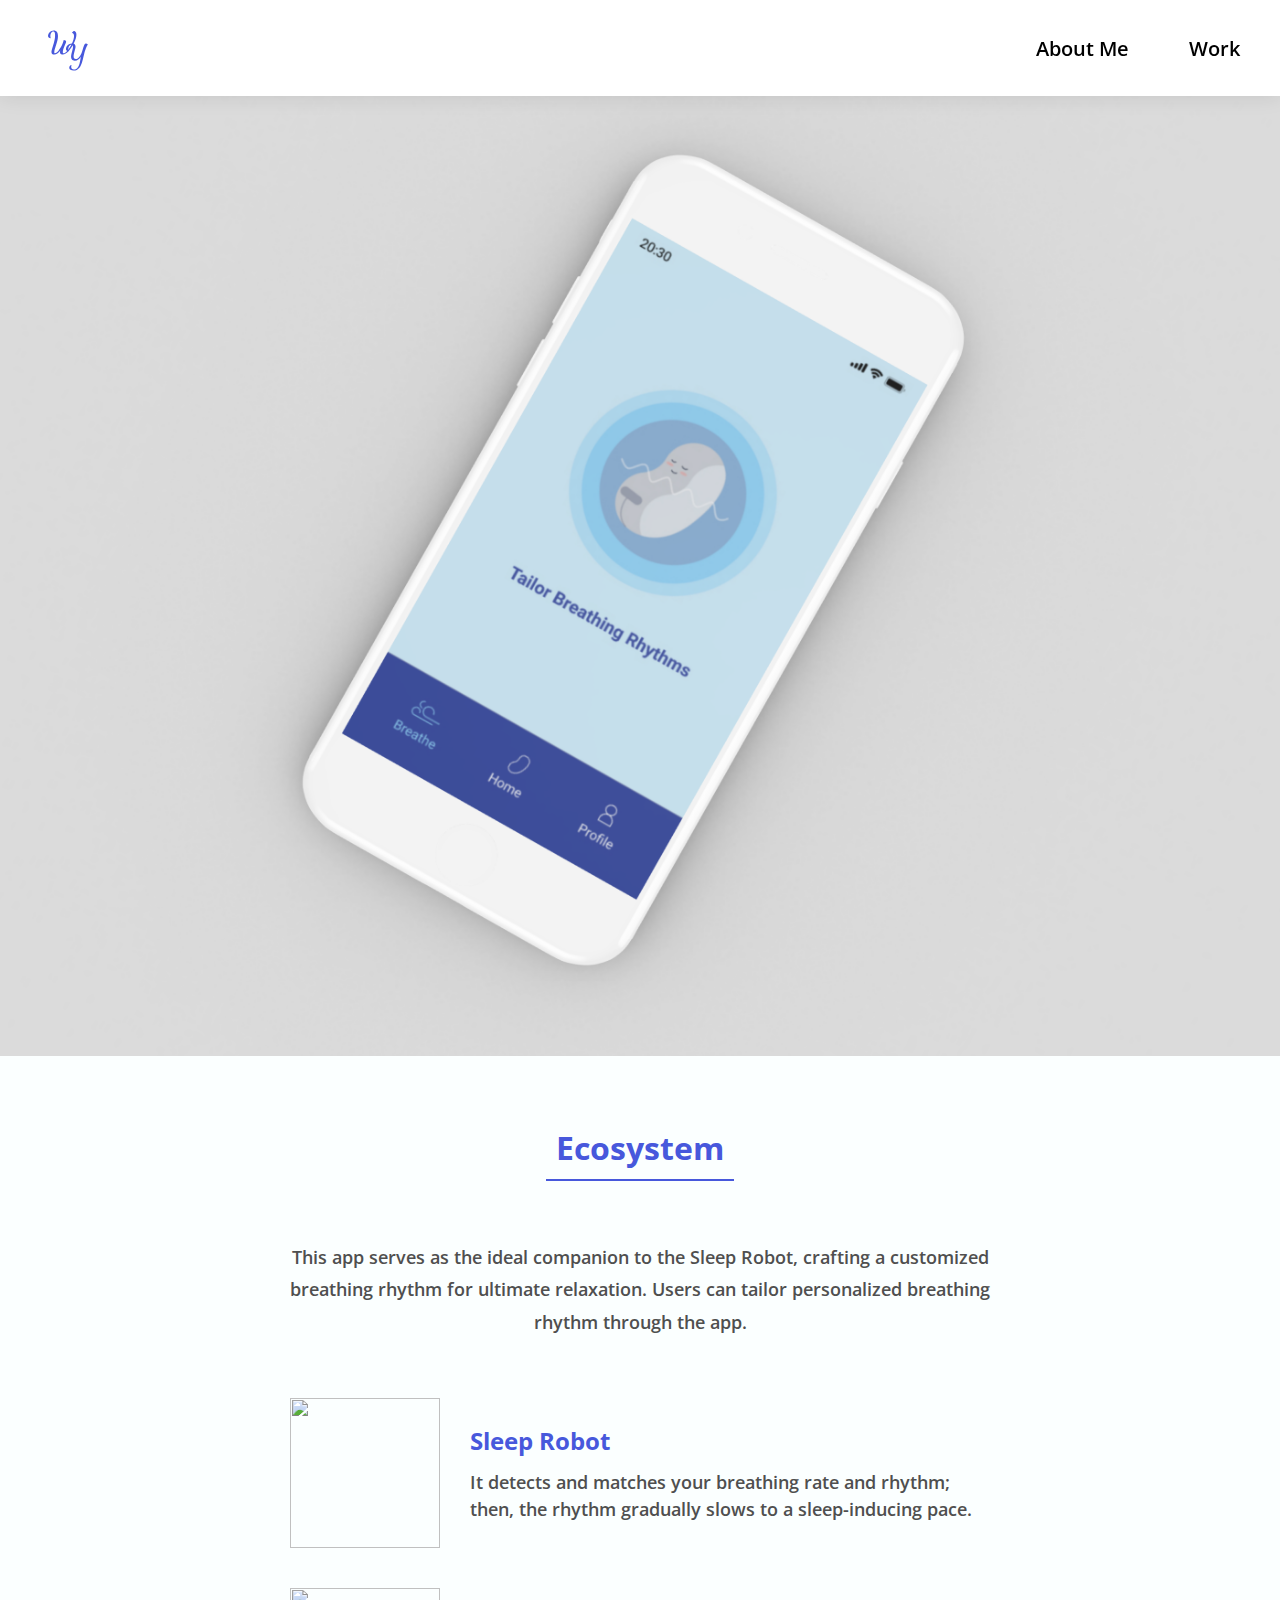
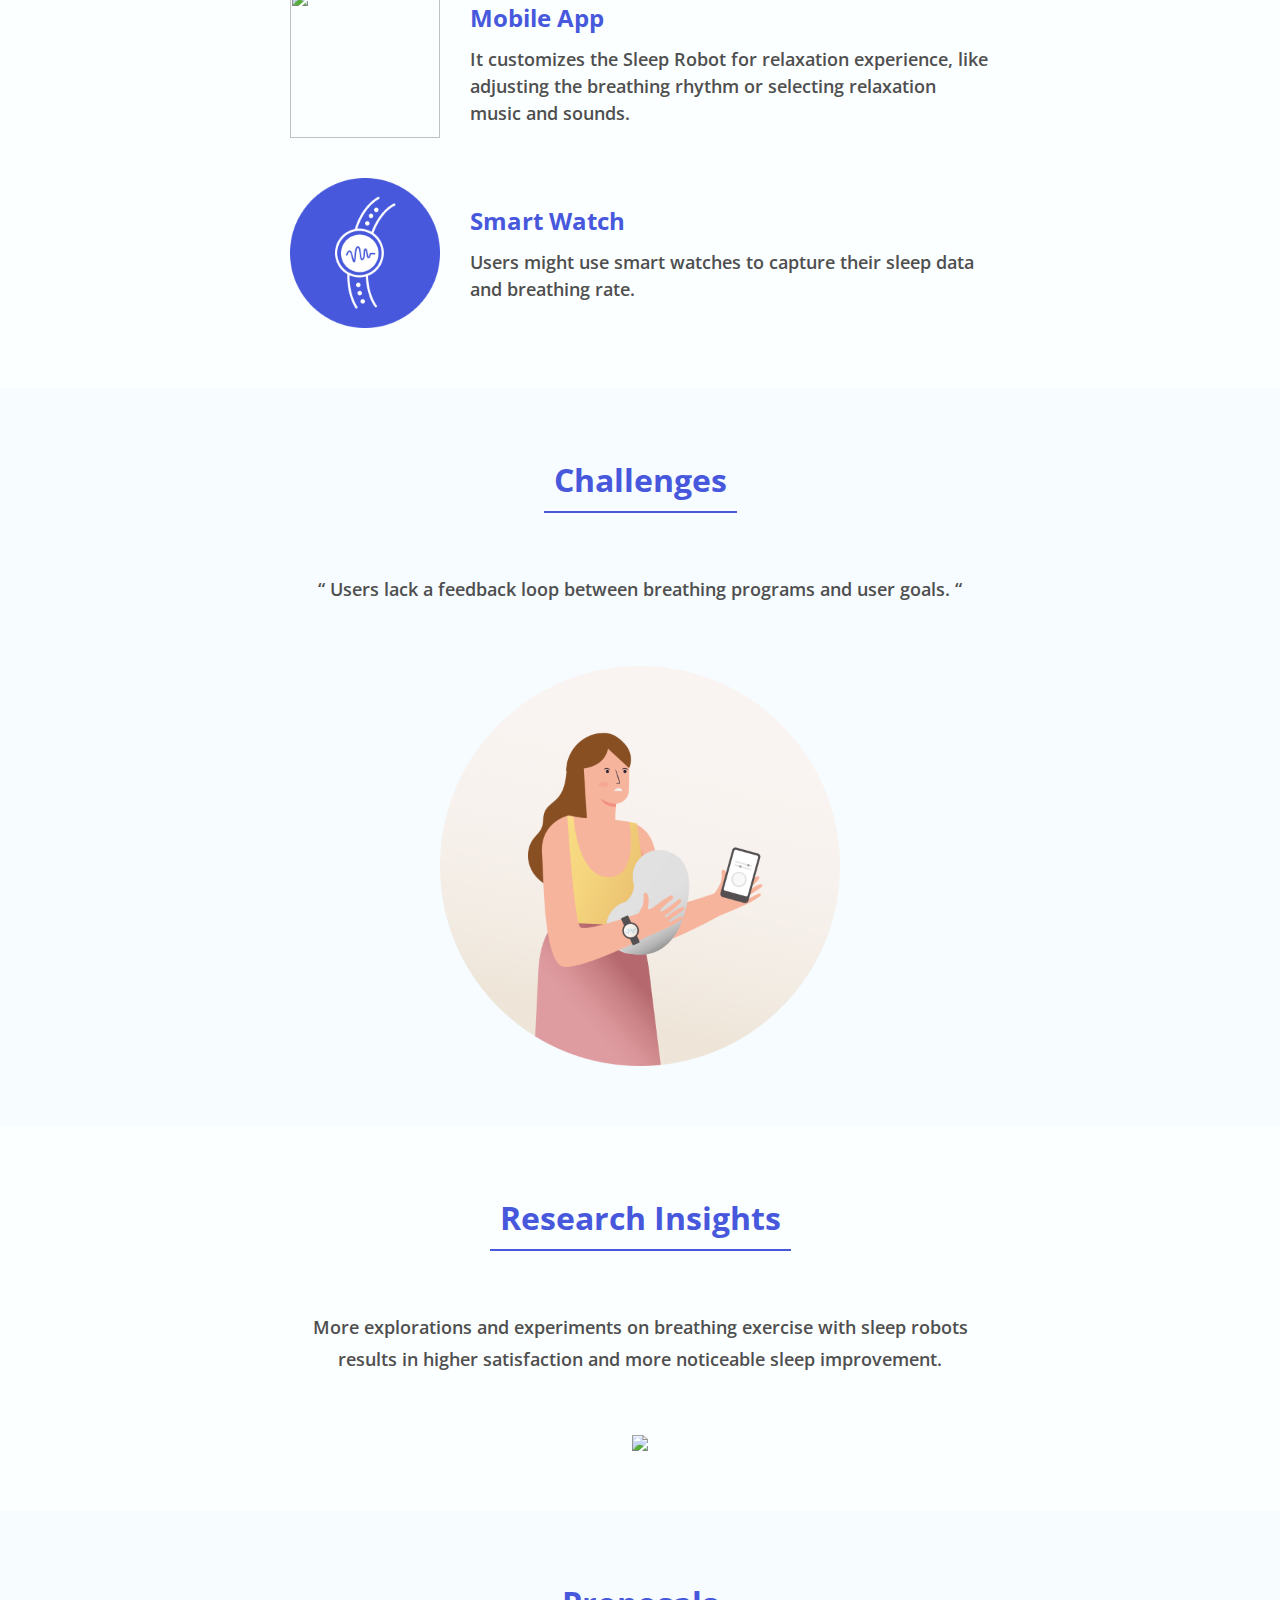
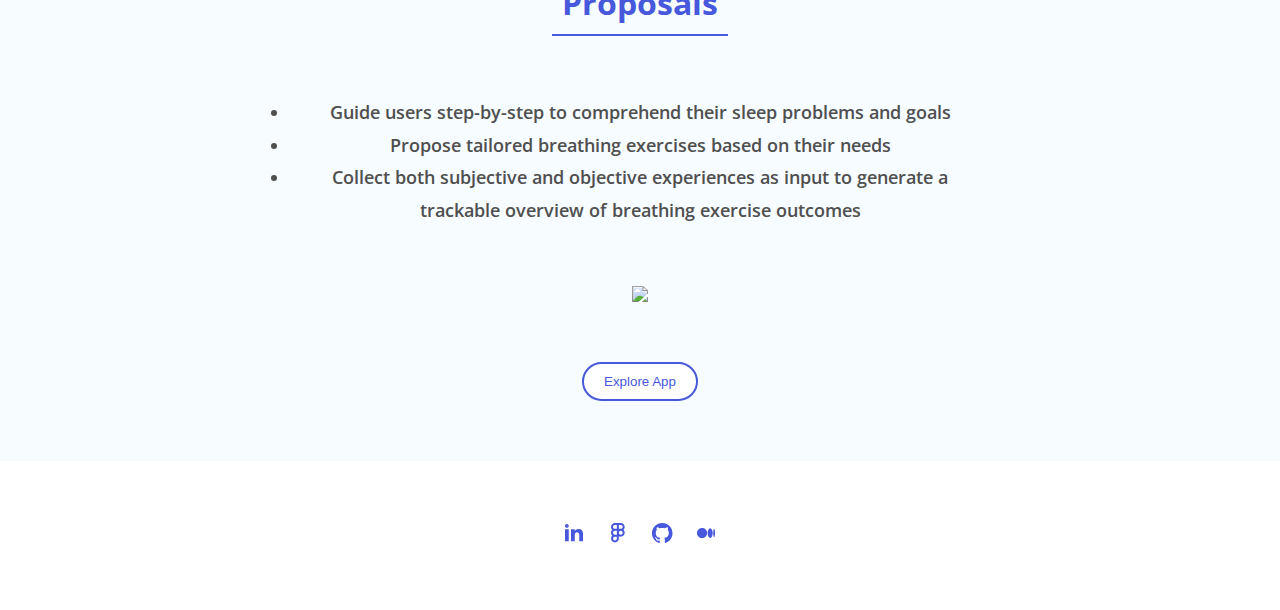
==== breathingApp.html @ 8668b8ee "update valid url for linkedin" ====
<!DOCTYPE html>
<html lang="en">
  <head>
    <meta charset="utf-8" />
    <meta name="viewport" content="width=device-width, initial-scale=1.0" />
    <link rel="stylesheet" href="breathingApp.css">
    <link rel="stylesheet" href="colors.css">
    <link rel="stylesheet" href="navbar.css">
    <link rel="stylesheet" href="section.css">
    <link rel="stylesheet" href="button.css">
    <link rel="stylesheet" href="footer.css">
    <link rel="stylesheet" href="https://fonts.googleapis.com/css?family=Open+Sans">
    <title>Breathing Tunes</title>
  </head>

  <body>
    <!--navbar menu-->
    <ul class="navbarMenu">
      <a href="index.html" target="_self"><li>About Me</li></a>
      <a href="work.html" target="_self"><li>Work</li></a>
      <a href="igxPlatform.html" target="_self"><li>IGX Platform</li></a>
      <a href="sciaEngineer.html" target="_self"><li>SCIA Engineer</li></a>
      <a href="breathingApp.html" target="_self"><li class="ActivePage">Breathing App</li></a>
    </ul>
    <!--navbar component-->
    <nav id="navbar" class="navbar">
      <img class="website-logo" src="src/ic_website logo.svg" alt="website-logo"/>
      <div class="navbarMenuIconDiv">
          <a><img class="navbarCloseMenu" src="src/ic_close navbar menu.svg"/></a>
          <a><img class="navbarOpenMenu" src="src/ic_navbar menu.svg"/></a> 
      </div>
      <ul> 
          <li><a href="index.html" >About Me</a></li>
          <li><a href="work.html">Work</a></li>  
      </ul>
    </nav>

    <div class="container">
      <!--Product Landing-->
      <section class="img-section">
        <img class="landing-img" src="src/img_work-Somnox.png" />
      </section>

      <!--Intro-->
      <section class="intro-section">
        <div class="section-title">
          Ecosystem
        </div>
        <div class="section-description">
          This app serves as the ideal companion to the Sleep Robot, crafting a customized breathing rhythm for ultimate relaxation. Users can tailor personalized breathing rhythm through the app.
        </div>
        <div class="ecosystem">
          <div class="es-sleepRobot">
            <img src="src/ic_somnox-sleep robot.png"/>
            <div class="es-titleAndDescription">
              <div class="es-title">Sleep Robot</div>
              <div class="es-description">It detects and matches your breathing rate and rhythm; then, the rhythm gradually slows to a sleep-inducing pace.</div>
            </div>
          </div>
            
          <div class="es-mobileApp">
            <img src="src/ic_somnox-mobile app.png"/>
            <div class="es-titleAndDescription">
              <div class="es-title">Mobile App</div>
              <div class="es-description">It customizes the Sleep Robot for relaxation experience, like adjusting the breathing rhythm or selecting relaxation music and sounds.</div>
            </div>  
          </div>

          <div class="es-smartWatch">
            <img src="src/ic_somnox-smart watch.png"/>
            <div class="es-titleAndDescription">
              <div class="es-title">Smart Watch</div>
              <div class="es-description">Users might use smart watches to capture their sleep data and breathing rate.</div>
            </div>  
          </div>

        </div>
      </section>

      <!--Challenges-->
      <section class="challenge-section">
        <div class="section-title">
          Challenges
        </div>
        <div class="section-description">
          “ Users lack a feedback loop between breathing programs and user goals. “
        </div>
        <img class="challenge-section-img" src="src/img_work-Somnox-Challenge.png"/>
      </section>

      <!--Insights-->
      <section class="insight-section">
        <div class="section-title">
          Research Insights
        </div>
        <div class="section-description">
          More explorations and experiments on breathing exercise with sleep robots results in higher satisfaction and more noticeable sleep improvement.
        </div>
        <img class="insight-section-img" src="src/img_work-Somnox-Research Insight.png"/>
      </section>

      <!--Proposals-->
      <section class="proposal-section">
        <div class="section-title">
          Proposals
        </div>

        <div class="section-description">
          <li>Guide users step-by-step to comprehend their sleep problems and goals</li>
          <li>Propose tailored breathing exercises based on their needs</li>
          <li>Collect both subjective and objective experiences as input to generate a trackable overview of breathing exercise outcomes</li>
        </div>                 

        <img class="proposal-section-img" src="src/img_work-Somnox-Proposal App Design.png"/>

        <a href="https://somnox.com/app/" target="_blank">
          <button >Explore App</button>
        </a>         
      </section>

      <!--Footer-->
      <section class="social-section">
        <a href="https://www.linkedin.com/in/wen-ying-chang-b5539a165" target=”_blank”><img src="src/ic_social_linkdein.svg" alt="linkedin"/></a>
        <a href="" target=”_blank”><img src="src/ic_social_figma.svg" alt="figma"/></a>
        <a href="https://github.com/Wenying0808" target=”_blank”><img src="src/ic_social_github.svg" alt="github"/></a>
        <a href="https://changwenyingnl.medium.com/" target=”_blank”> <img src="src/ic_social_medium.svg" alt="medium"/></a>
      </section>

    </div>
    <script src="navbar.js"></script>
  </body>


</html>
---- breathingApp.css ----
/*Reset All*/
* {
    margin: 0;
    padding: 0;
  }

  *, *::before, *::after {
    box-sizing: inherit;
}
  
  html{
    box-sizing: border-box;
    scroll-behavior: smooth;
  }

  body{
    font-family: "Open Sans", Sans-serif;
    width:100%;
    top:0;
    left:0;
    background:var(--main-white, #FFFFFF);
    overflow-x: hidden;
    
  }

  .container{
    width:100%;
    display: flex;
    flex-direction: column;
    align-items: flex-start;
    position:relative;
    top:96px;
    left:0;
  }
  /*Section Image*/

  .img-section{
    padding:0;
  }

  .landing-img{
    max-width:100%;
    height:auto;
    display:block;
  }

  /* All Sections*/

  .intro-section, .insight-section{
    background: var(--Background-1, #FBFFFF);
  }

  .challenge-section, .proposal-section{
    background: var(--Background-2, #F6FCFF);
  }


  /*Section Ecosystem*/

  .ecosystem{
    display: flex;
    flex-direction: column;
    align-items: flex-start;
    gap: 40px;
  }


  .es-sleepRobot, .es-mobileApp, .es-smartWatch{
    display: flex;
    max-width: 700px;
    align-items: center;
    gap: 30px;
  }

  .ecosystem img{
    width: 150px;
    height: 150px;
  }

  .es-titleAndDescription{
    display: flex;
    width: 520px;
    flex-direction: column;
    align-items: flex-start;
    gap: 10px;
  }

  .es-title{
    color: var(--main-purple, #4758DC);
    /* Website/Section/Feature */
    font-family: Open Sans;
    font-size: 24px;
    font-style: normal;
    font-weight: 700;
    line-height: 150%; /* 36px */
  }

  .es-description{
    flex: 1 0 0;
    color: var(--main-gray, #757575);
    /* Website/Section/Feature Description */
    font-family: Open Sans;
    font-size: 18px;
    font-style: normal;
    font-weight: 600;
    line-height: 150%; /* 27px */
  }

  /*Section Challenges*/

  .challenge-section-img{
    width: 400px;
    height: 400px;
  }


/*Section Research Insights*/

  .insight-section-img{
    max-width:100%;
    height:auto;
    display:block;
  }

/*Section Proposals*/

.proposal-section-img{
  max-width:100%;
  height:auto;
  display:block;
}

@media (max-width: 50rem){  
  
  .es-sleepRobot, .es-mobileApp, .es-smartWatch{
    display: flex;
    width: 100%;
    min-width: 280px;
    flex-direction: column;
    align-items: center;
    gap: 15px;
  }
  .ecosystem img{
    width: 100px;
    height: 100px;
  }
  .es-titleAndDescription{
    display: flex;
    width: 280px;
    flex-direction: column;
    align-items: center;
    gap: 5px;
    align-self: stretch;
  }
  .es-title{
    font-size: 14px;
  }
  .es-description{
    font-size: 12px;
    text-align: center;
  }
  .challenge-section-img{
    width: 200px;
    height: 200px;
  }

}
---- colors.css ----
:root {
    --main-white: #ffffff;
    --main-black: #000000;
    --main-purple: #4758DC;
    --main-gray: #4F4F4F;
    --main-zumtho: #E1EBFF;
    --Background-1:#FBFFFF;
    --Background-2:#F6FCFF;
  }
---- navbar.css ----
.navbar{
    box-sizing:border-box;
    display: flex;
    flex-direction: row;
    justify-content: space-between;
    align-items: center;
    padding: 20px 40px;
    margin:0;
    position: fixed;
    width: 100%;
    height: 96px;
    left: 0px;
    top: 0px;
    
    background: var(--main-white);
    box-shadow: 0px 0px 20px 0px #0000001A;

    z-index:1;
  
  }
  
  .website-logo{
    width:56px;
    height:56px;
  }
  
  ul{
    list-style-type: none;
    margin:0 0 0 0;
    padding: 0;
    display: flex;
    flex-direction: row;
    justify-content: flex-end;
    align-items: center;
    gap: 60px;
    opacity: 1;
  }
  
  
  li a{
  text-decoration:none;
  font-size: 20px;
  font-weight: 600;
  line-height: 29px;
  letter-spacing: 0em;
  text-align: left;
  color: var(--main-black);
  }
  
  li a:hover{
    color: var(--main-purple, #4758DC);
    cursor:hand;
  }

  /* Website size color the active page differently*/
  .ActivePage a{
    color: var(--main-purple, #4758DC);
    cursor:pointer;
    font-weight:800
  }

  /* Mobile size color the active page differently*/

  .ActivePage{
    color: var(--main-purple, #4758DC);
    cursor:pointer;
    font-weight:800
  }


  .navbarMenuIconDiv{
    display:none;
  }


  .navbarMenu{
    display:none;
  }


  @media (max-width: 50rem){

    .navbar{
      padding: 20px 20px;
    }
    ul{
      display:none;
      gap:20px;
    }
    li a{
      font-size:16px;
    }

    .navbarMenuIconDiv{
      display:flex;
    }

    .navbarOpenMenu{
      cursor: pointer;
    }


    .navbarCloseMenu{
      display:none;
    }
  

    .navbarMenu{
      display: flex;
      
    }
    .navbarMenu a{
      width: 100%;
      height: 56px;
      padding: 16px 10px;
      justify-content: center;
      align-items: center;
      background: var(--main-white, #FFF);
      color: var(--main-gray, #757575);
      text-align: center;
      font-family: "Open Sans";
      font-size: 18px;
      font-style: normal;
      font-weight: 400;
      line-height: normal;
      text-transform: capitalize;
      text-decoration: none;
    }
    .navbarMenu a:hover{
      background: var(--main-zumtho, #E1EBFF);
      color: var(--main-purple, #4758DC);
    }
    
  }

  /*JS file adds additional class to show the navmenu when click the openmenu icon*/
  .navbarMenu.show-menu{
    position:relative;
    top: 96px;
    left: 0;
    display: flex;
    gap: 0;
    width: 100%;
    flex-direction: column;
    align-items: flex-start;
    flex-shrink: 0;
    background: rgba(0, 0, 0, 0.25);

  }
---- section.css ----
section {
    display: flex;
    width: 100%;
    padding: 60px 20px;
    flex-direction: column;
    align-items: center;
    gap: 60px;
}

.section-title{
    font-size: 32px;
    font-style: bold;
    font-weight: 700;
    line-height: auto;
    letter-spacing: 0em;
    text-align: left;
    
    color: var(--main-purple, #4758DC);
    padding: 10px;
    border-bottom: 2px solid var(--main-purple, #4758DC);
}

.section-description{
    max-width: 700px;
    color: var(--main-gray, #757575);
    text-align: center;
    /* Website/Section/Intro */
    font-family: "Open Sans";
    font-size: 18px;
    font-style: normal;
    font-weight: 600;
    line-height: 180%; /* 36px */
}

@media (max-width: 50rem){
    
    section{
        padding: 30px 20px;
        gap: 20px;
        min-width:300px;
    }

    .section-title{
        font-size:20px;
    }

    .section-description{
        max-width: 350px;
        min-width: 280px;
        font-size: 12px;
    }
}
---- button.css ----
button{
    padding: 10px 20px;
    border: 2px solid var(--main-purple);
    border-radius: 20px;
    color:var(--main-purple);
    background: var(--main-white);
  }
  button:hover{
  background: var(--main-purple);
  border: 2px solid var(--main-purple);
  box-shadow: 0px 3px 6px 0px #0000004D;
  color:var(--main-white);
  cursor:pointer;
  transition: background 0.2s ease-in-out;
  }
---- footer.css ----
.social-section{
    position:relative;
    left:0;
    bottom:0;
    width:100%;
    display: flex;
    flex-direction: row;
    justify-content: center;
    align-items: center;
    gap: 20px;
  }
  
  .social-section img{
    cursor:hand;
    width:24px;
    height:24px;
  }

  .social-section img:hover{
    transform: scale(1.5);
  }

/*
@media (max-width: 50rem){
    .social-section {padding: 30px;
    }
}
*/
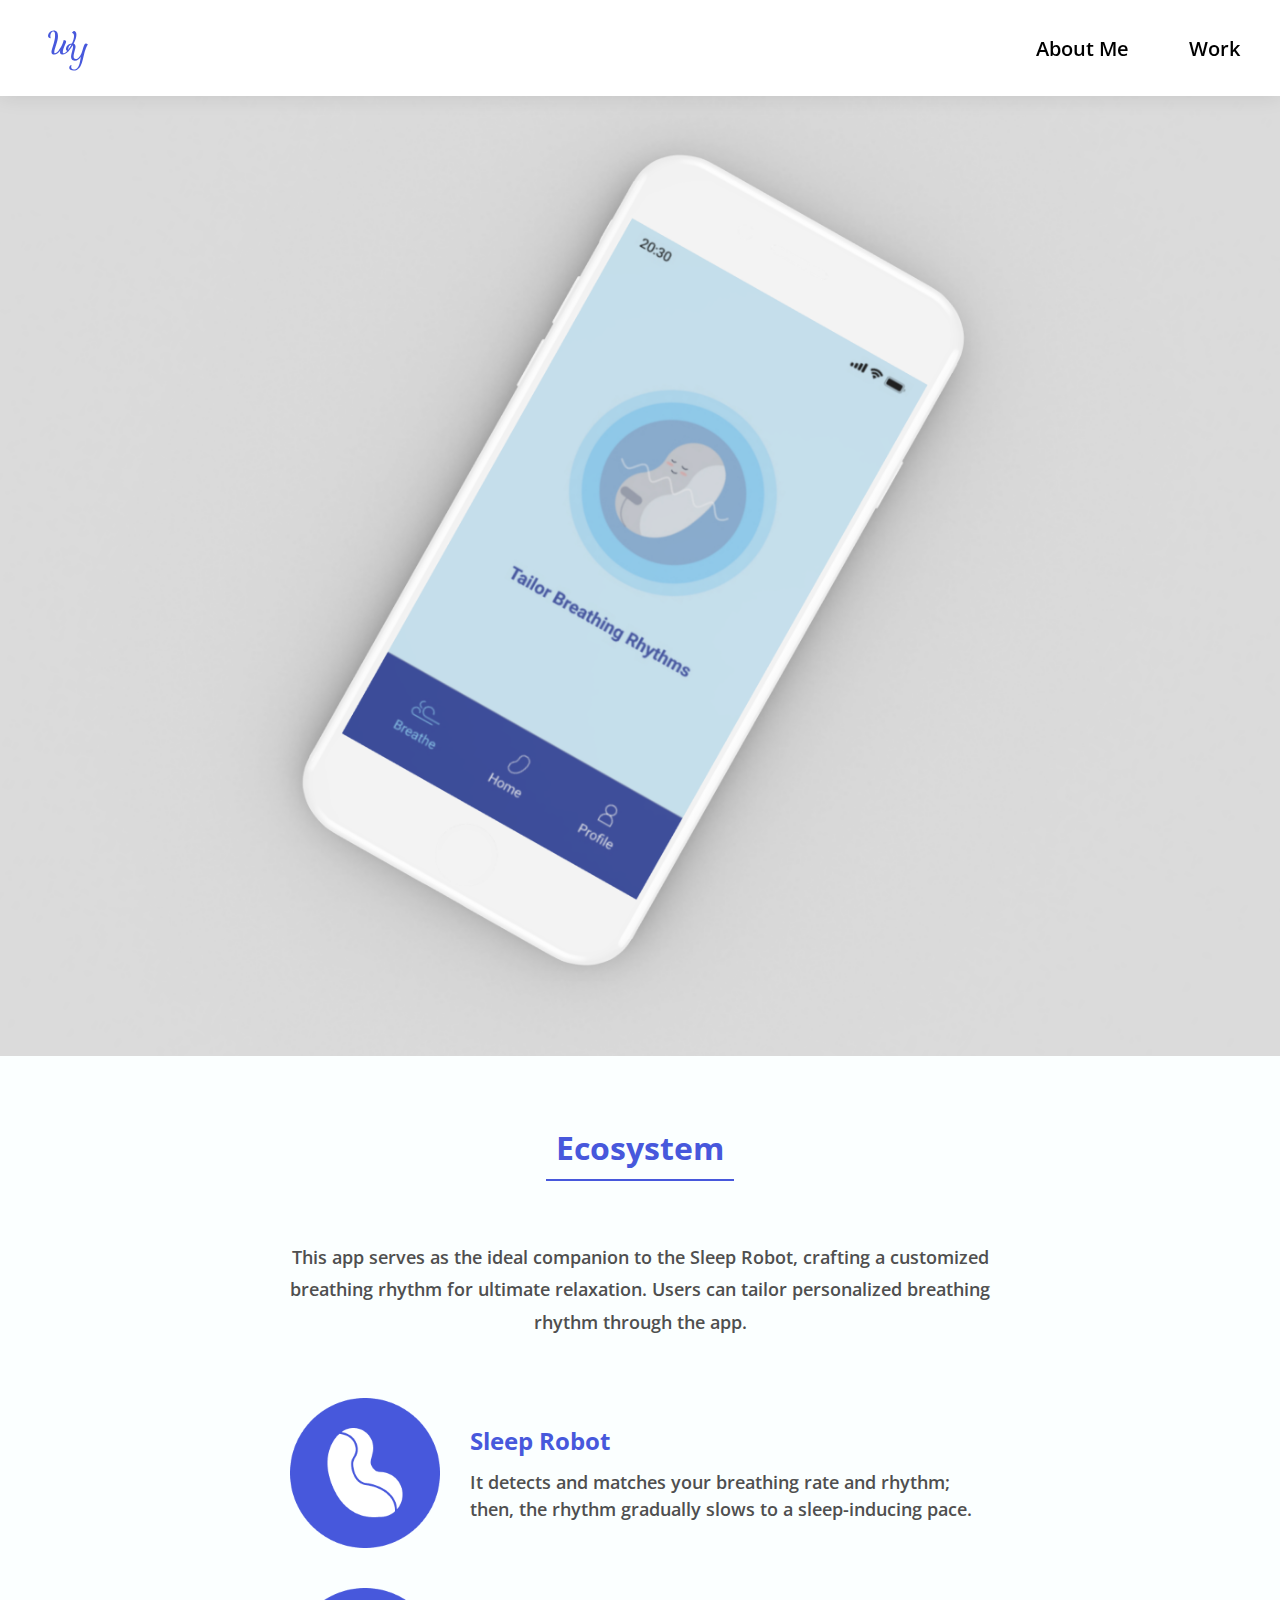
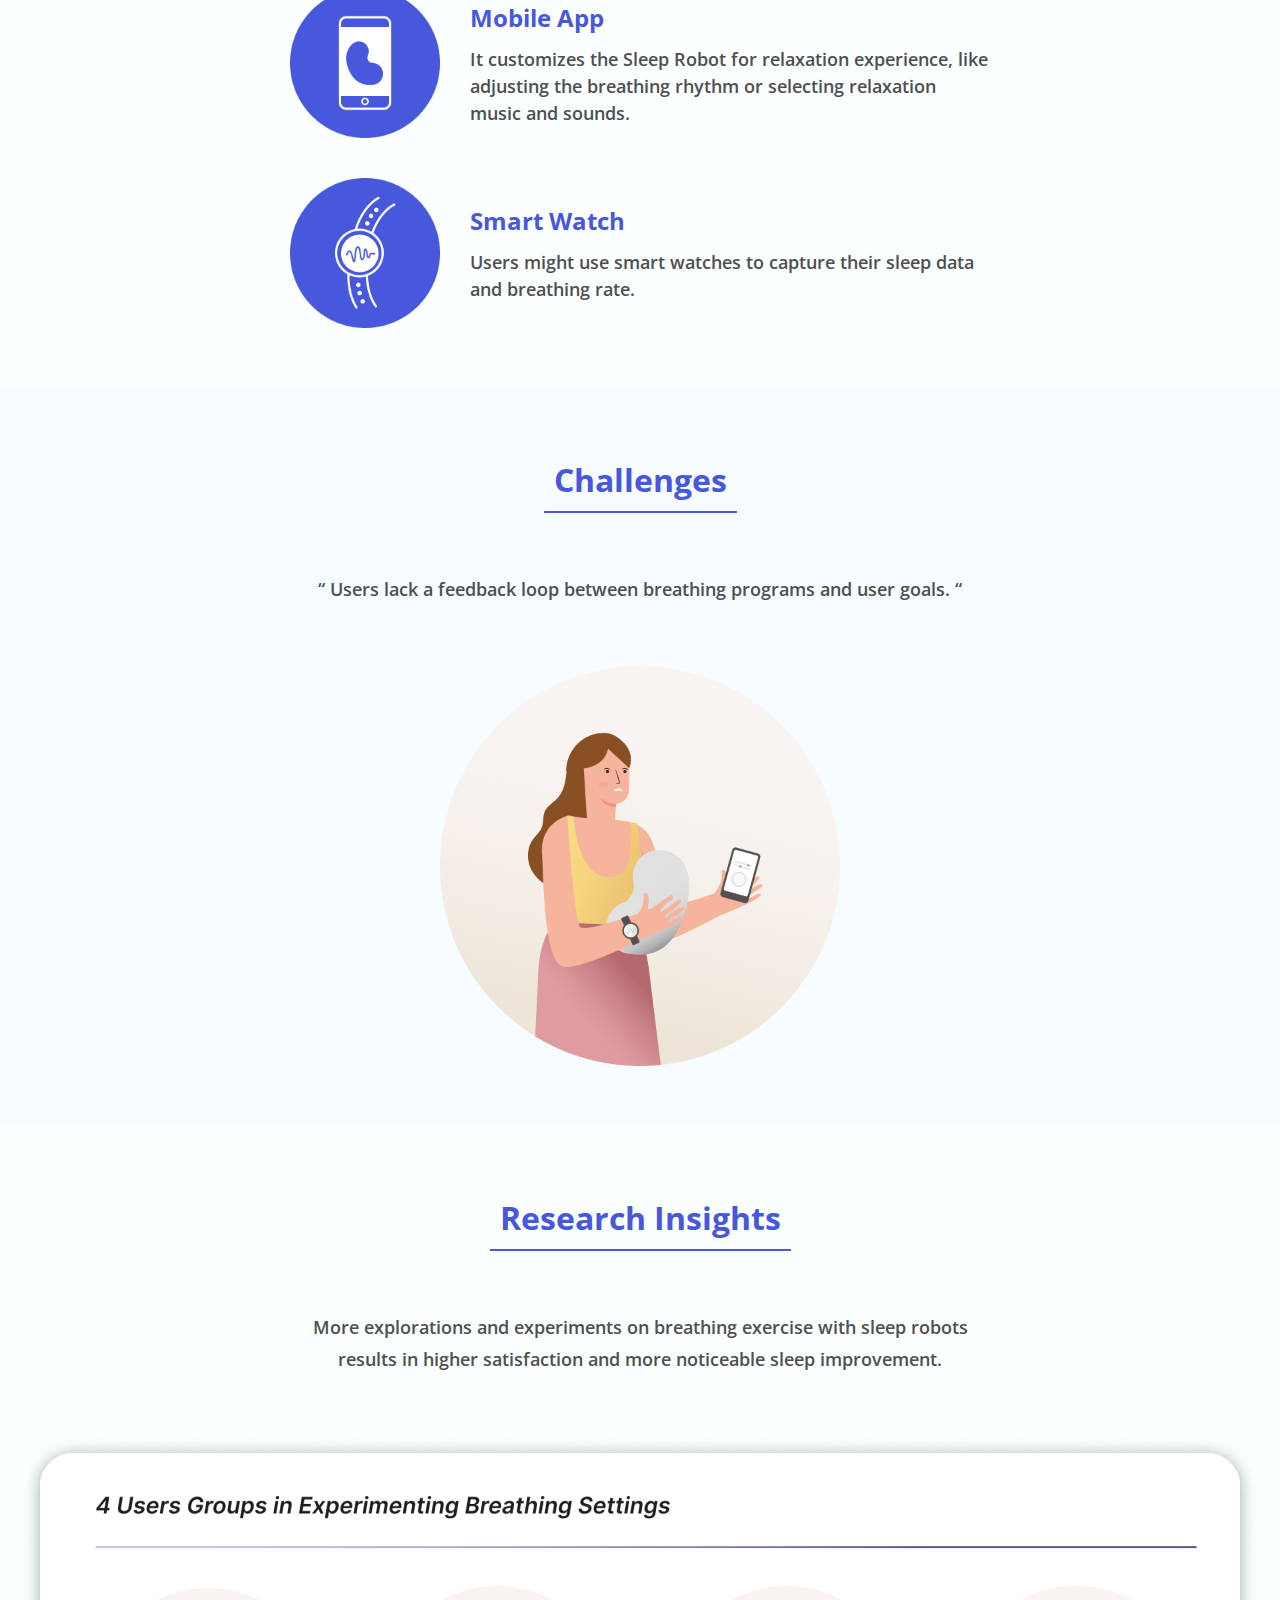
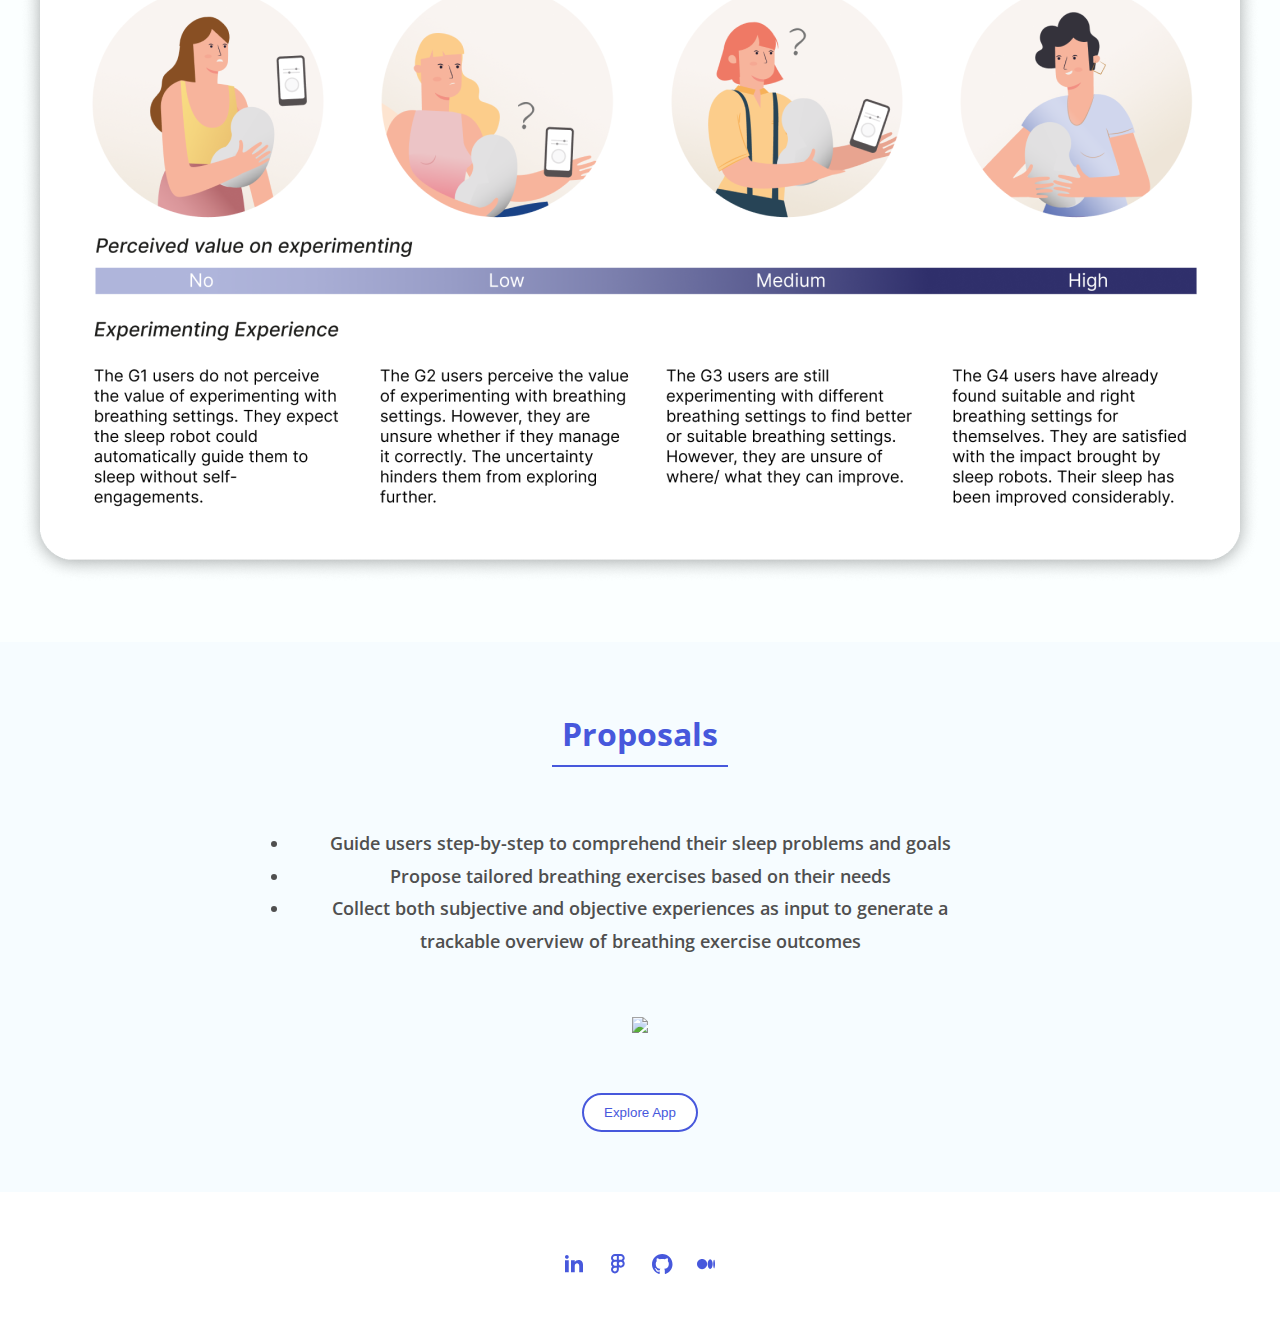
==== commit d12069cb: "FIx navbar gap issue" ====
--- a/breathingApp.html
+++ b/breathingApp.html
@@ -29,7 +29,7 @@
           <a><img class="navbarCloseMenu" src="src/ic_close navbar menu.svg"/></a>
           <a><img class="navbarOpenMenu" src="src/ic_navbar menu.svg"/></a> 
       </div>
-      <ul> 
+      <ul class="navbarLabel"> 
           <li><a href="index.html" >About Me</a></li>
           <li><a href="work.html">Work</a></li>  
       </ul>
--- a/navbar.css
+++ b/navbar.css
@@ -24,7 +24,7 @@
     height:56px;
   }
   
-  ul{
+  .navbarLabel{
     list-style-type: none;
     margin:0 0 0 0;
     padding: 0;
@@ -83,10 +83,11 @@
     .navbar{
       padding: 20px 20px;
     }
-    ul{
+
+    .navbarLabel{
       display:none;
-      gap:20px;
     }
+
     li a{
       font-size:16px;
     }
@@ -106,9 +107,9 @@
   
 
     .navbarMenu{
-      display: flex;
-      
+      display: none;
     }
+
     .navbarMenu a{
       width: 100%;
       height: 56px;
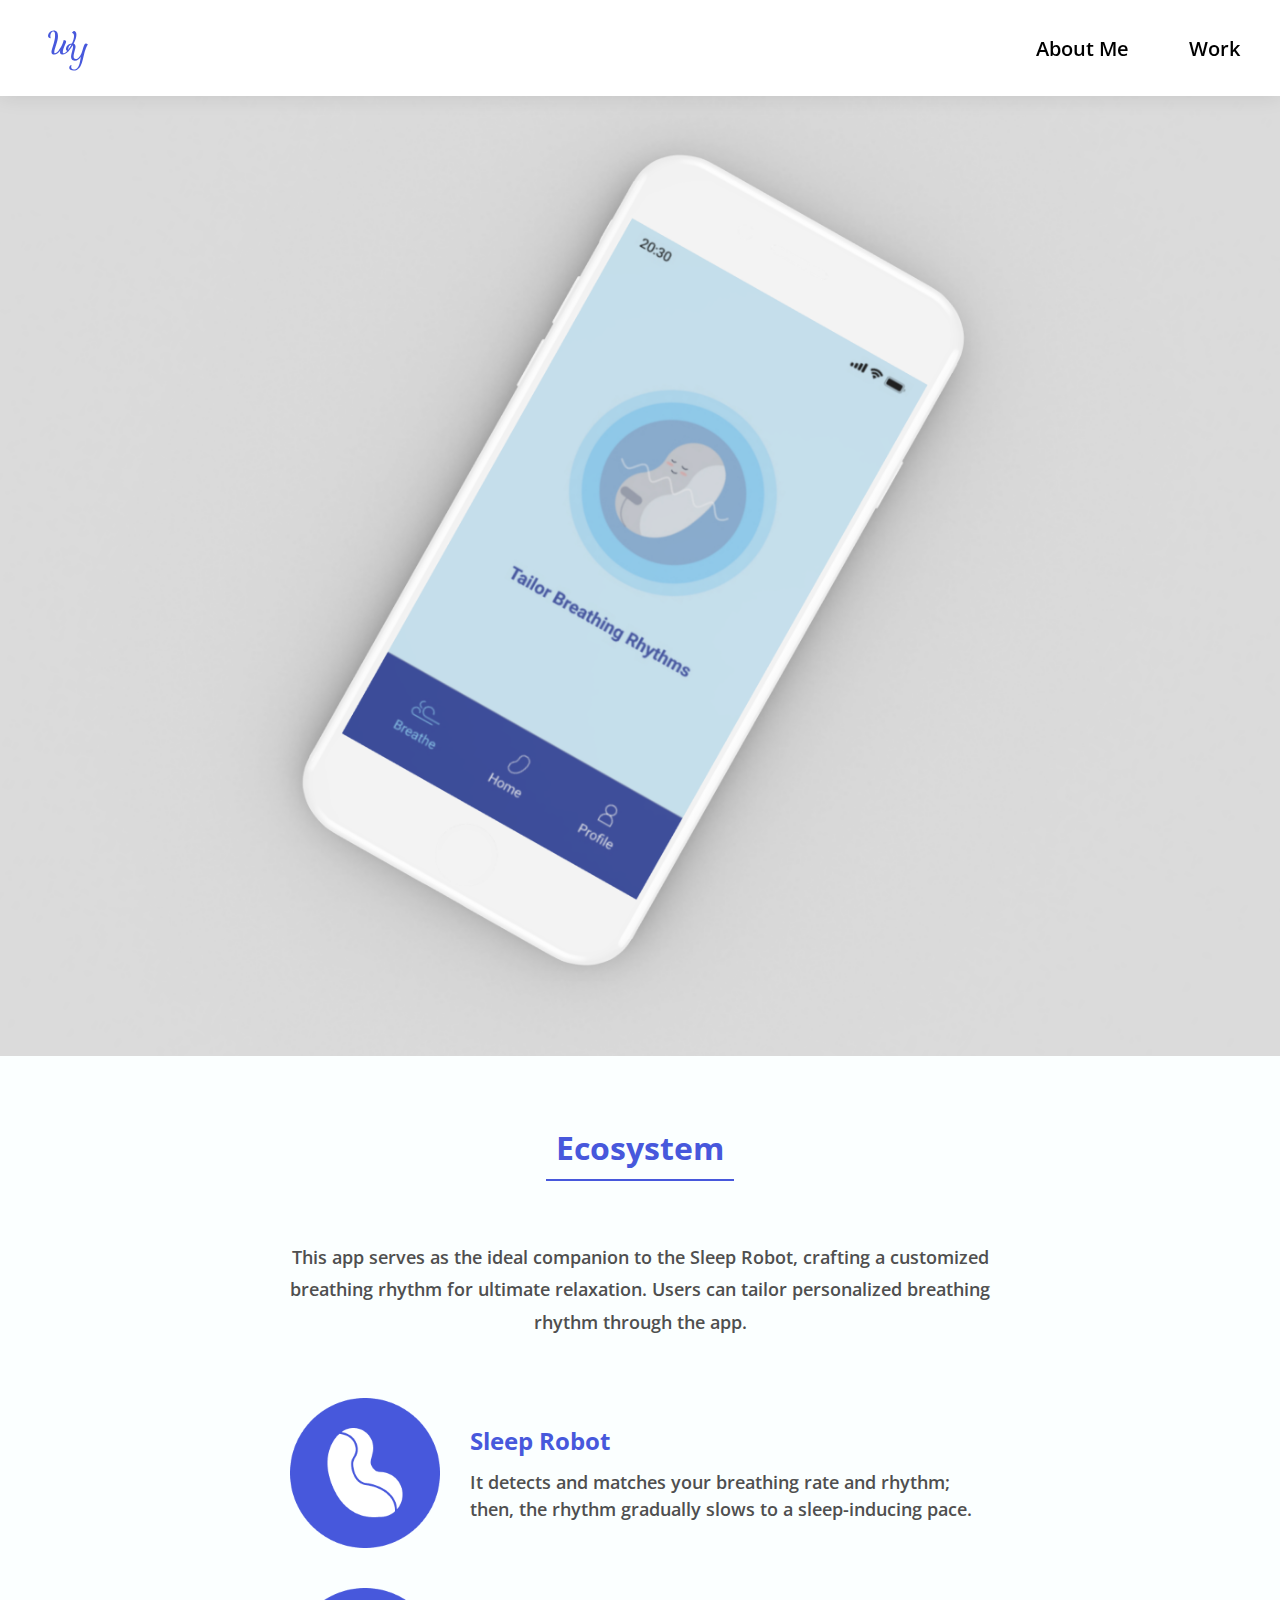
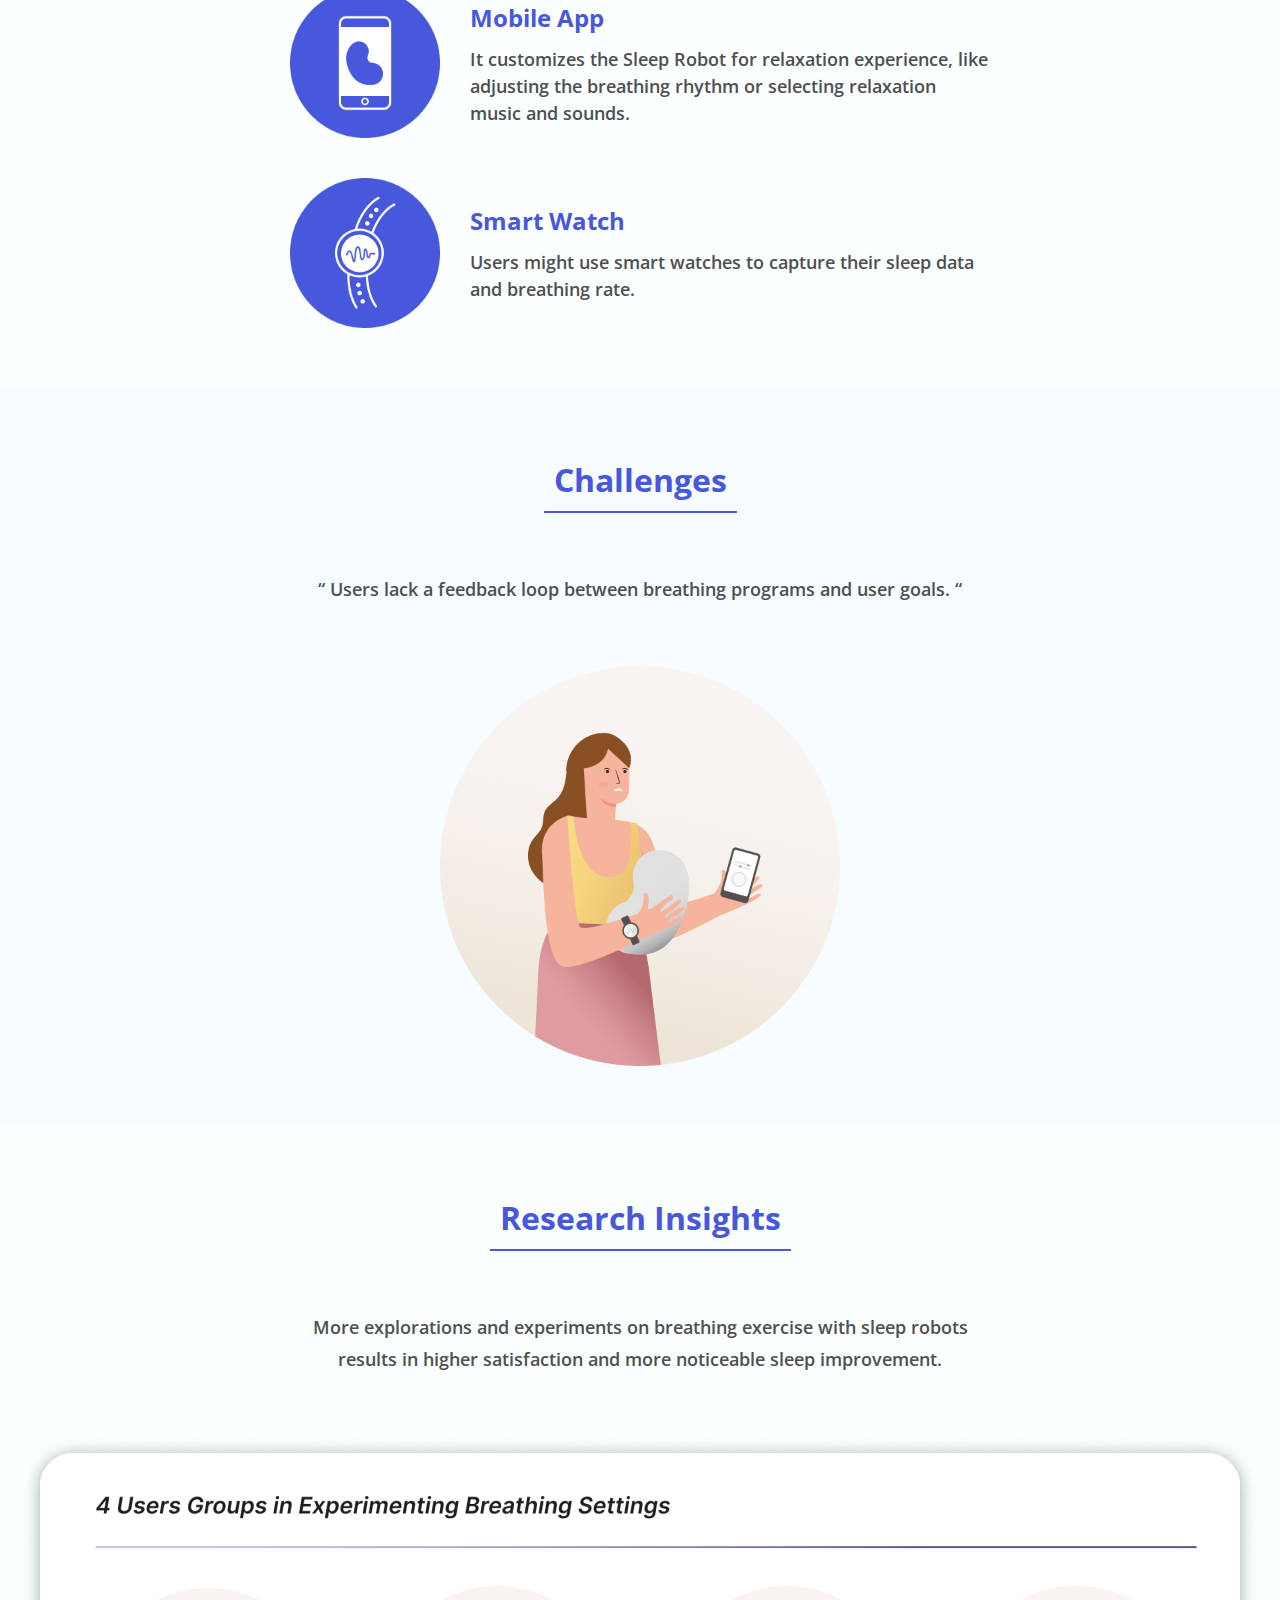
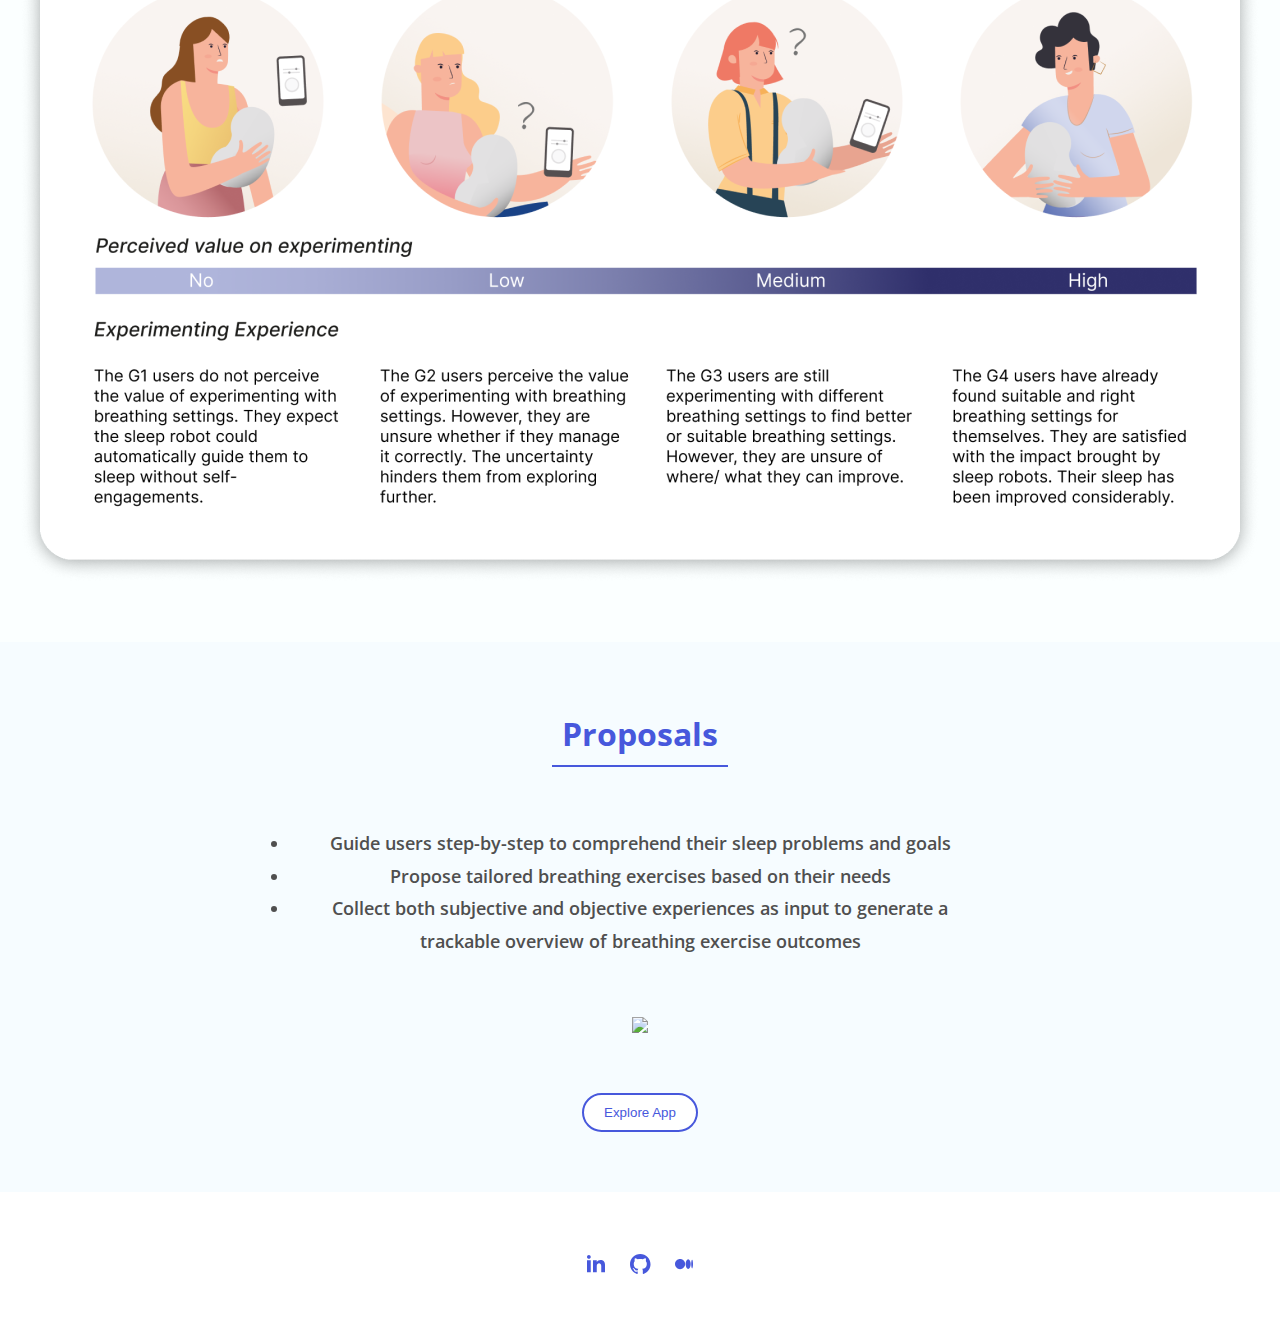
==== commit 5fe86d37: "Remove figma from footer" ====
--- a/breathingApp.html
+++ b/breathingApp.html
@@ -121,7 +121,6 @@
       <!--Footer-->
       <section class="social-section">
         <a href="https://www.linkedin.com/in/wen-ying-chang-b5539a165" target=”_blank”><img src="src/ic_social_linkdein.svg" alt="linkedin"/></a>
-        <a href="" target=”_blank”><img src="src/ic_social_figma.svg" alt="figma"/></a>
         <a href="https://github.com/Wenying0808" target=”_blank”><img src="src/ic_social_github.svg" alt="github"/></a>
         <a href="https://changwenyingnl.medium.com/" target=”_blank”> <img src="src/ic_social_medium.svg" alt="medium"/></a>
       </section>
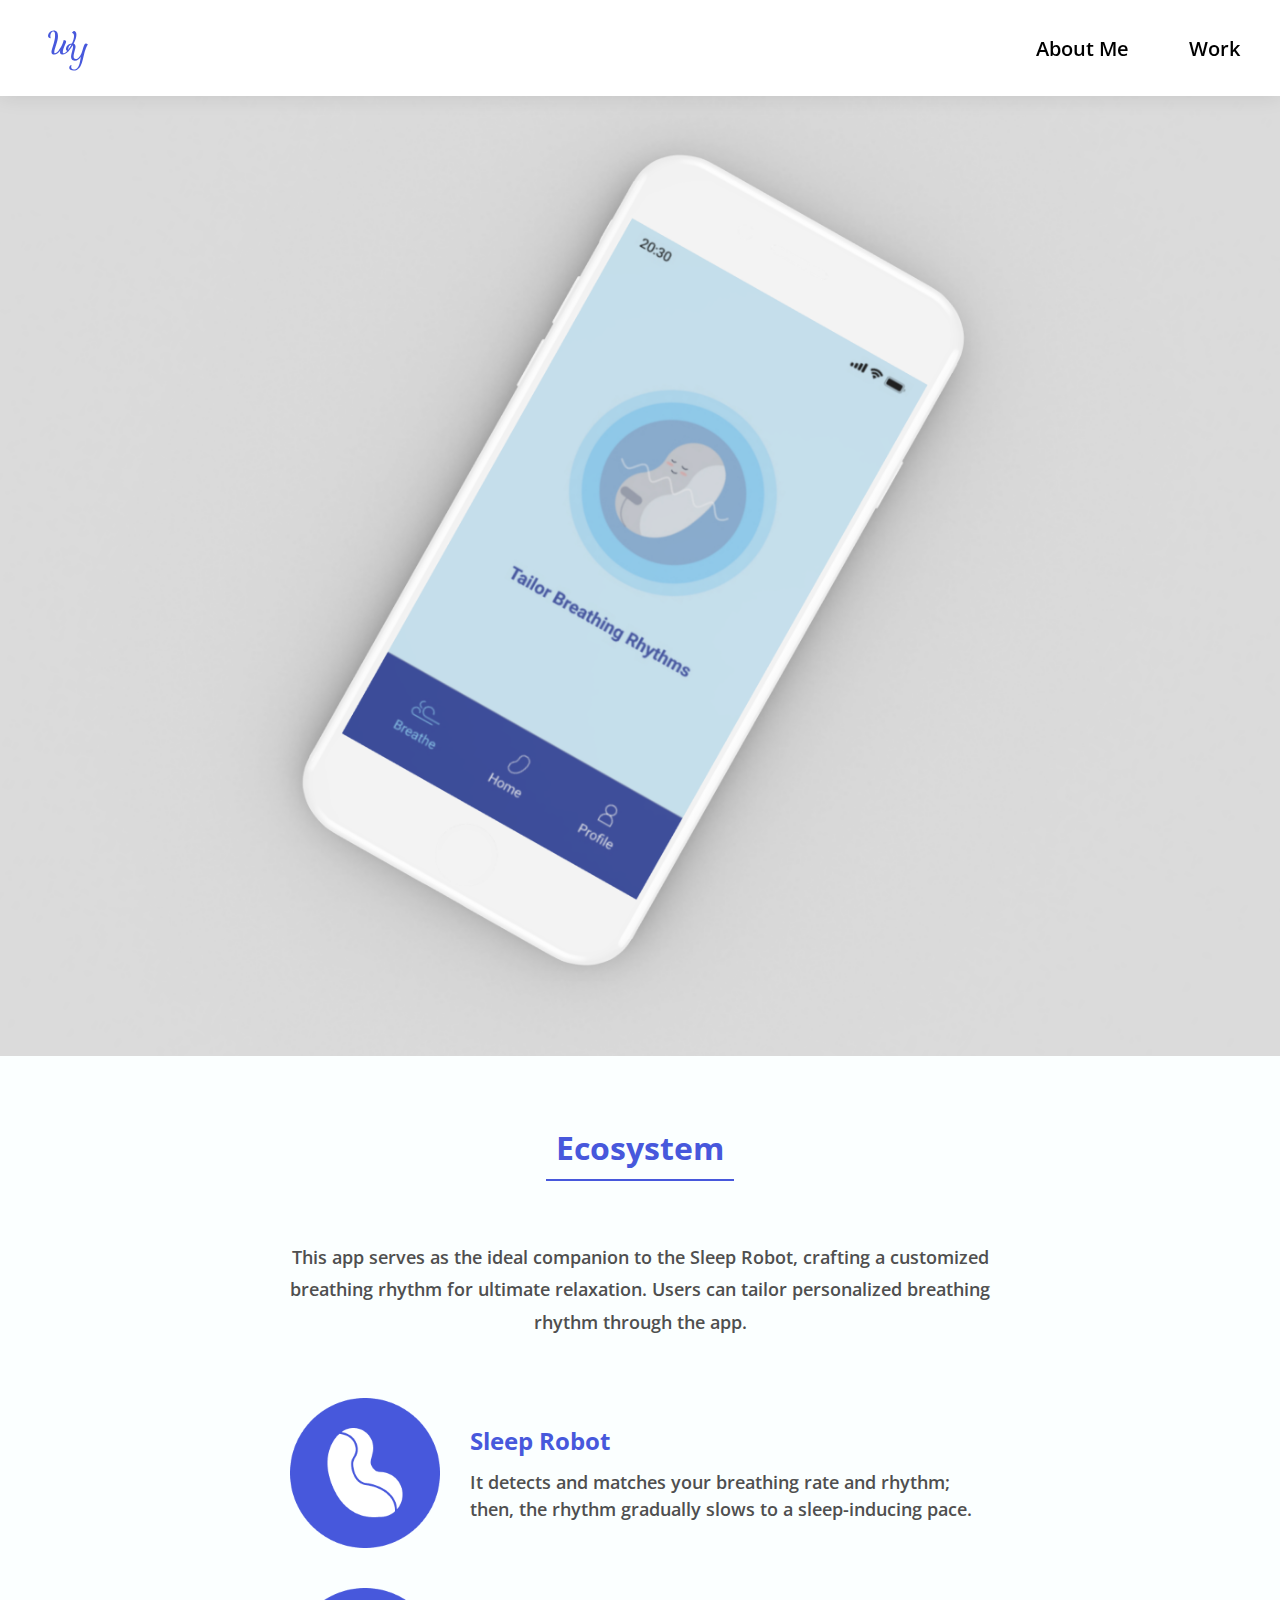
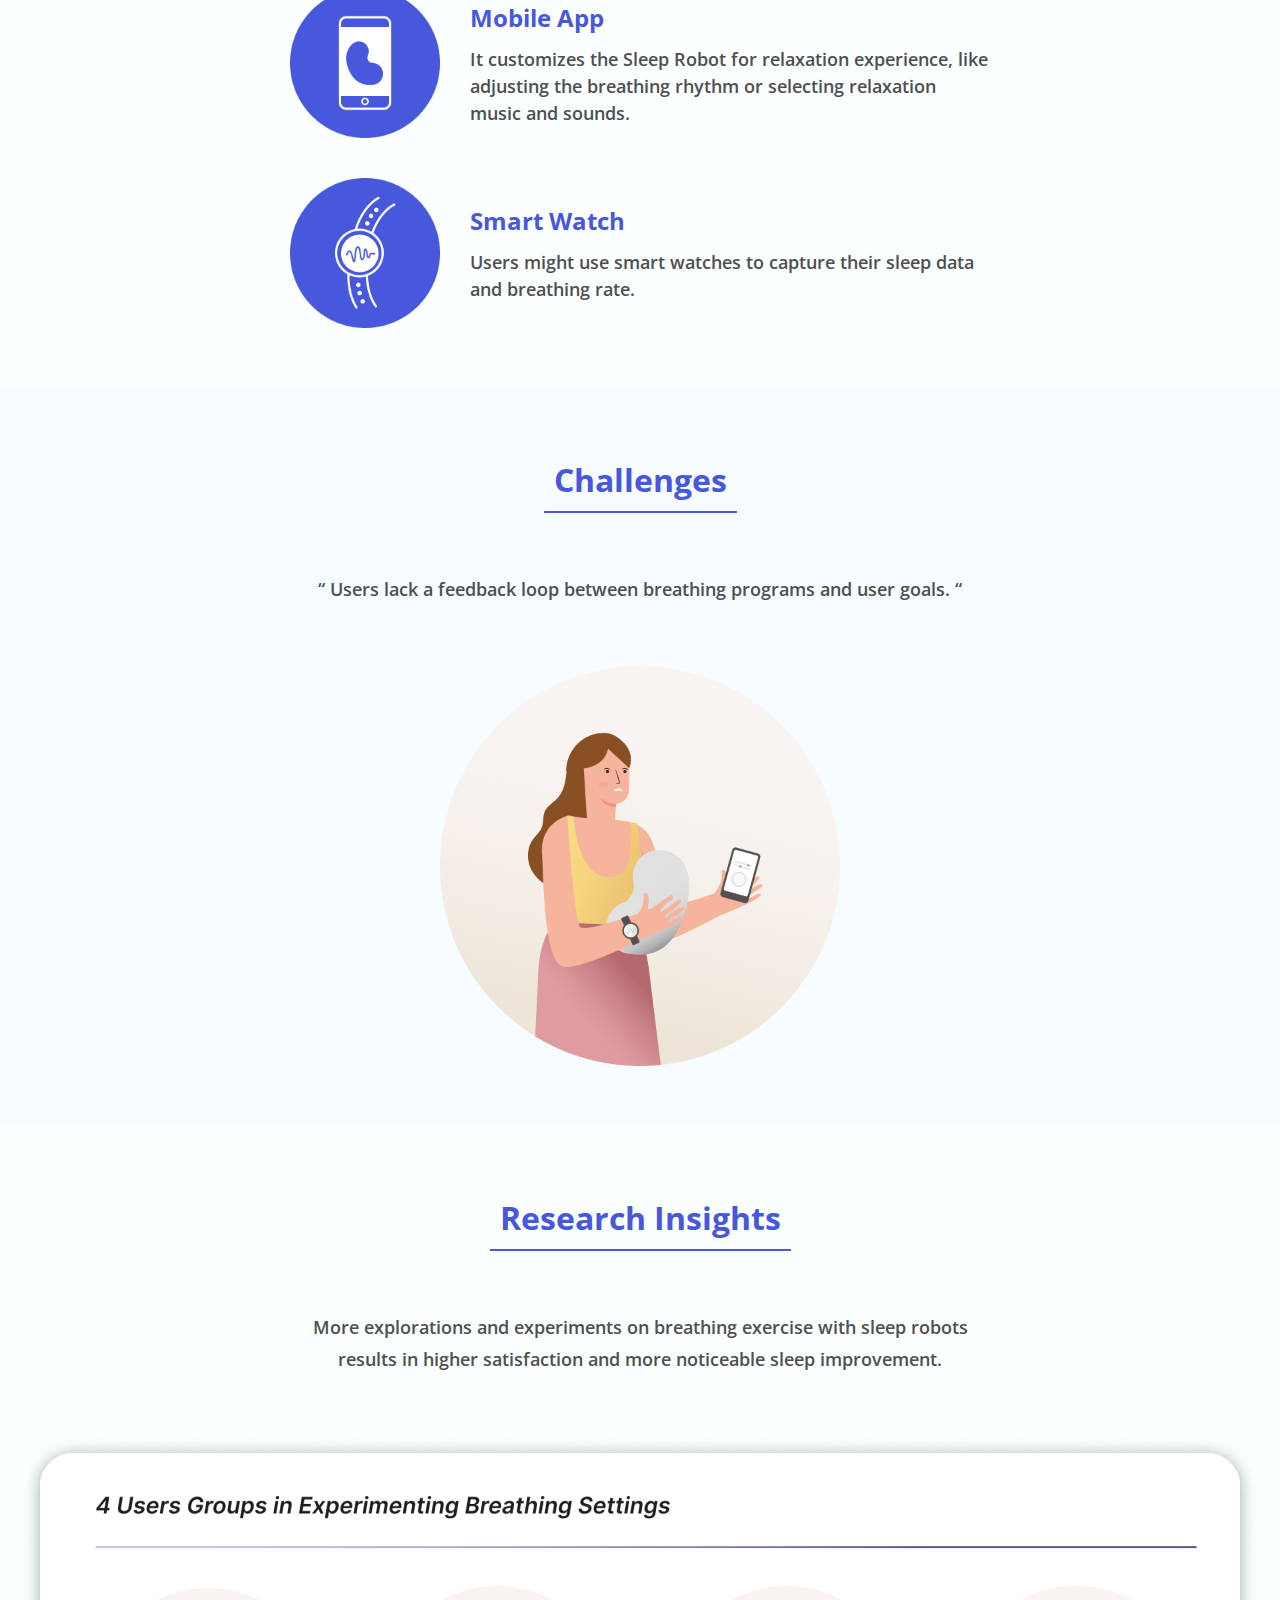
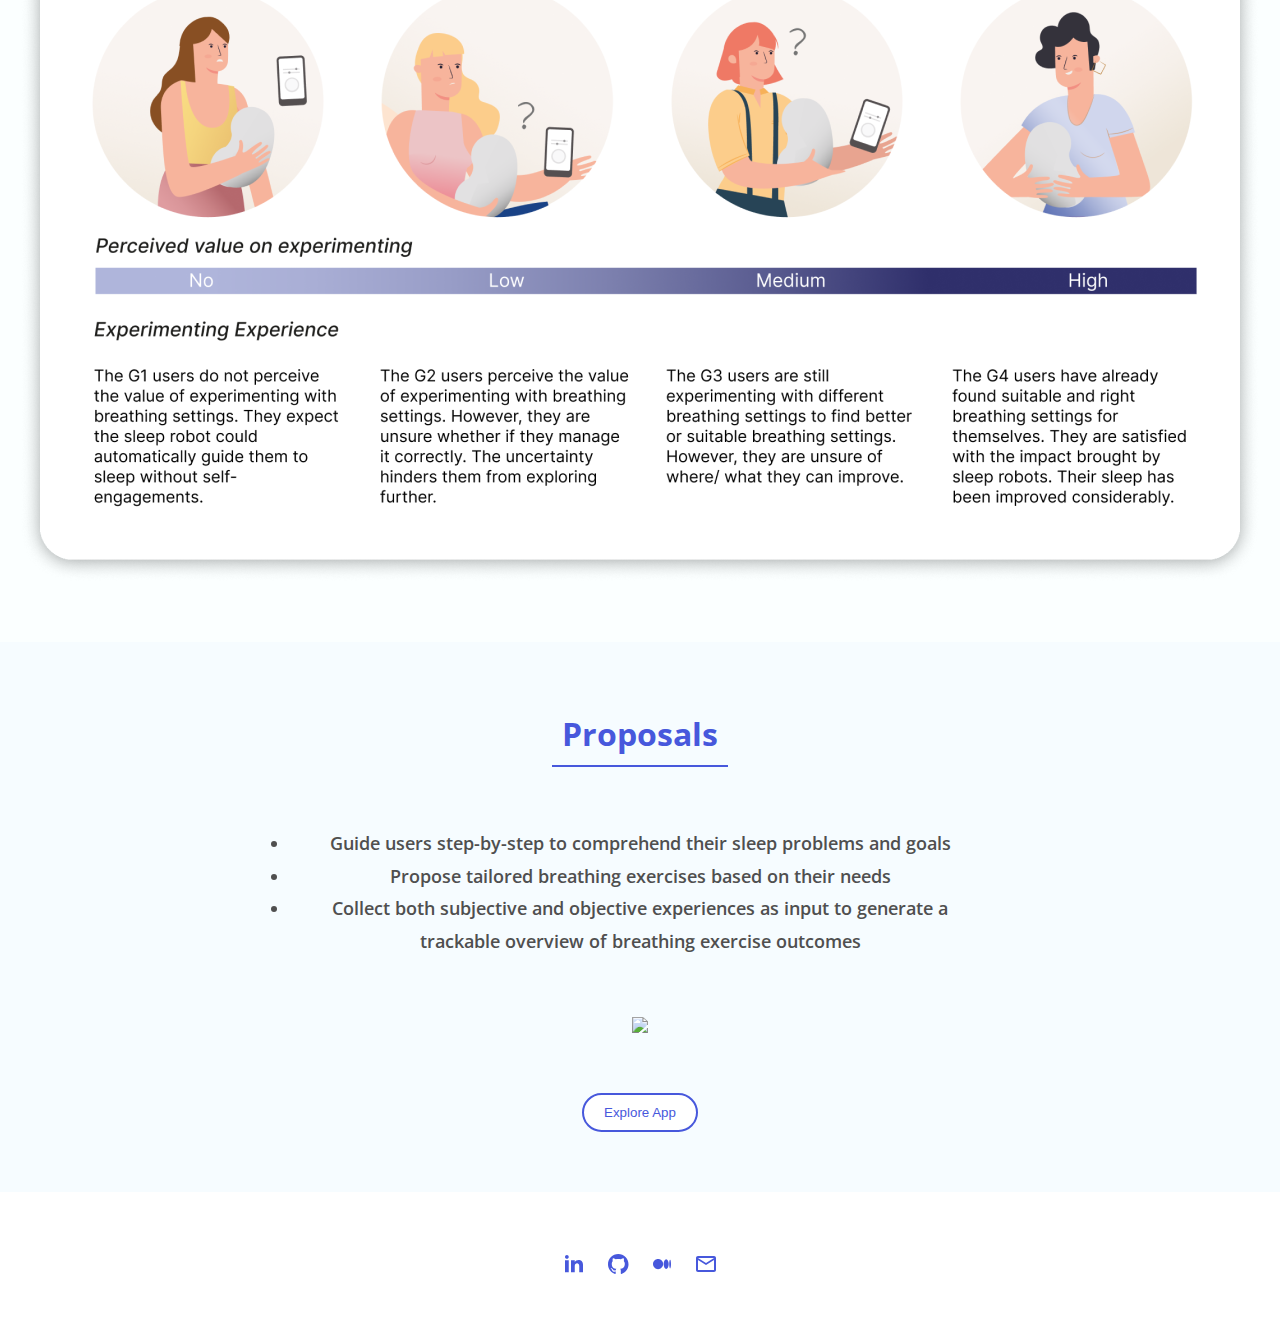
==== commit 7a1bec6d: "add email contact in footer" ====
--- a/breathingApp.html
+++ b/breathingApp.html
@@ -123,7 +123,7 @@
         <a href="https://www.linkedin.com/in/wen-ying-chang-b5539a165" target=”_blank”><img src="src/ic_social_linkdein.svg" alt="linkedin"/></a>
         <a href="https://github.com/Wenying0808" target=”_blank”><img src="src/ic_social_github.svg" alt="github"/></a>
         <a href="https://changwenyingnl.medium.com/" target=”_blank”> <img src="src/ic_social_medium.svg" alt="medium"/></a>
-      </section>
+        <a href="mailto:changwenyingnl@gmail.com" target=”_blank”><img src="src/ic_social_email.svg" alt="email"></a>
 
     </div>
     <script src="navbar.js"></script>
--- a/navbar.css
+++ b/navbar.css
@@ -12,7 +12,7 @@
     left: 0px;
     top: 0px;
     
-    background: var(--main-white);
+    background: var(--main-white, #FFFFFF);
     box-shadow: 0px 0px 20px 0px #0000001A;
 
     z-index:1;
@@ -44,7 +44,7 @@
   line-height: 29px;
   letter-spacing: 0em;
   text-align: left;
-  color: var(--main-black);
+  color: var(--main-black, #000000);
   }
   
   li a:hover{
--- a/button.css
+++ b/button.css
@@ -1,15 +1,15 @@
 button{
     padding: 10px 20px;
-    border: 2px solid var(--main-purple);
+    border: 2px solid var(--main-purple, #4758DC);
     border-radius: 20px;
-    color:var(--main-purple);
-    background: var(--main-white);
+    color:var(--main-purple, #4758DC);
+    background: var(--main-white, #FFFFFF);
   }
   button:hover{
   background: var(--main-purple);
-  border: 2px solid var(--main-purple);
+  border: 2px solid var(--main-purple, #4758DC);
   box-shadow: 0px 3px 6px 0px #0000004D;
-  color:var(--main-white);
+  color:var(--main-white, #FFFFFF);
   cursor:pointer;
   transition: background 0.2s ease-in-out;
   }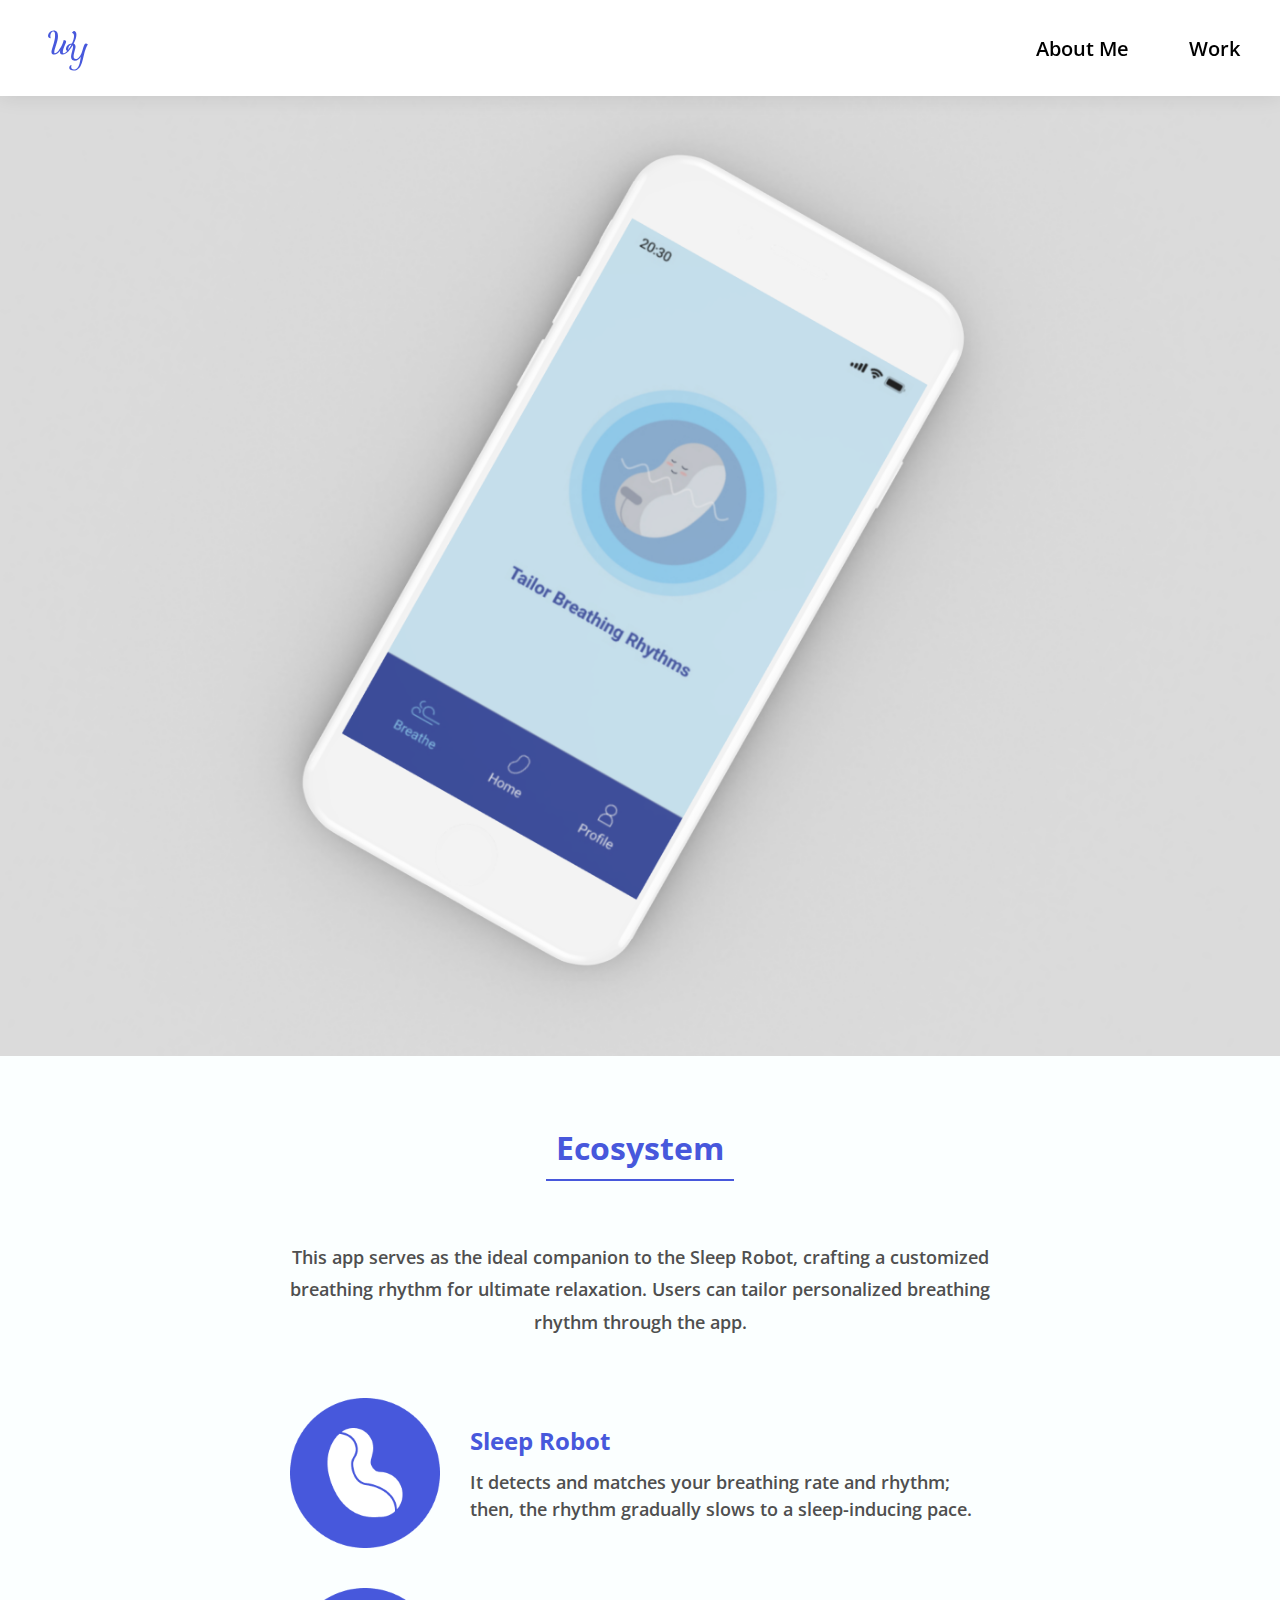
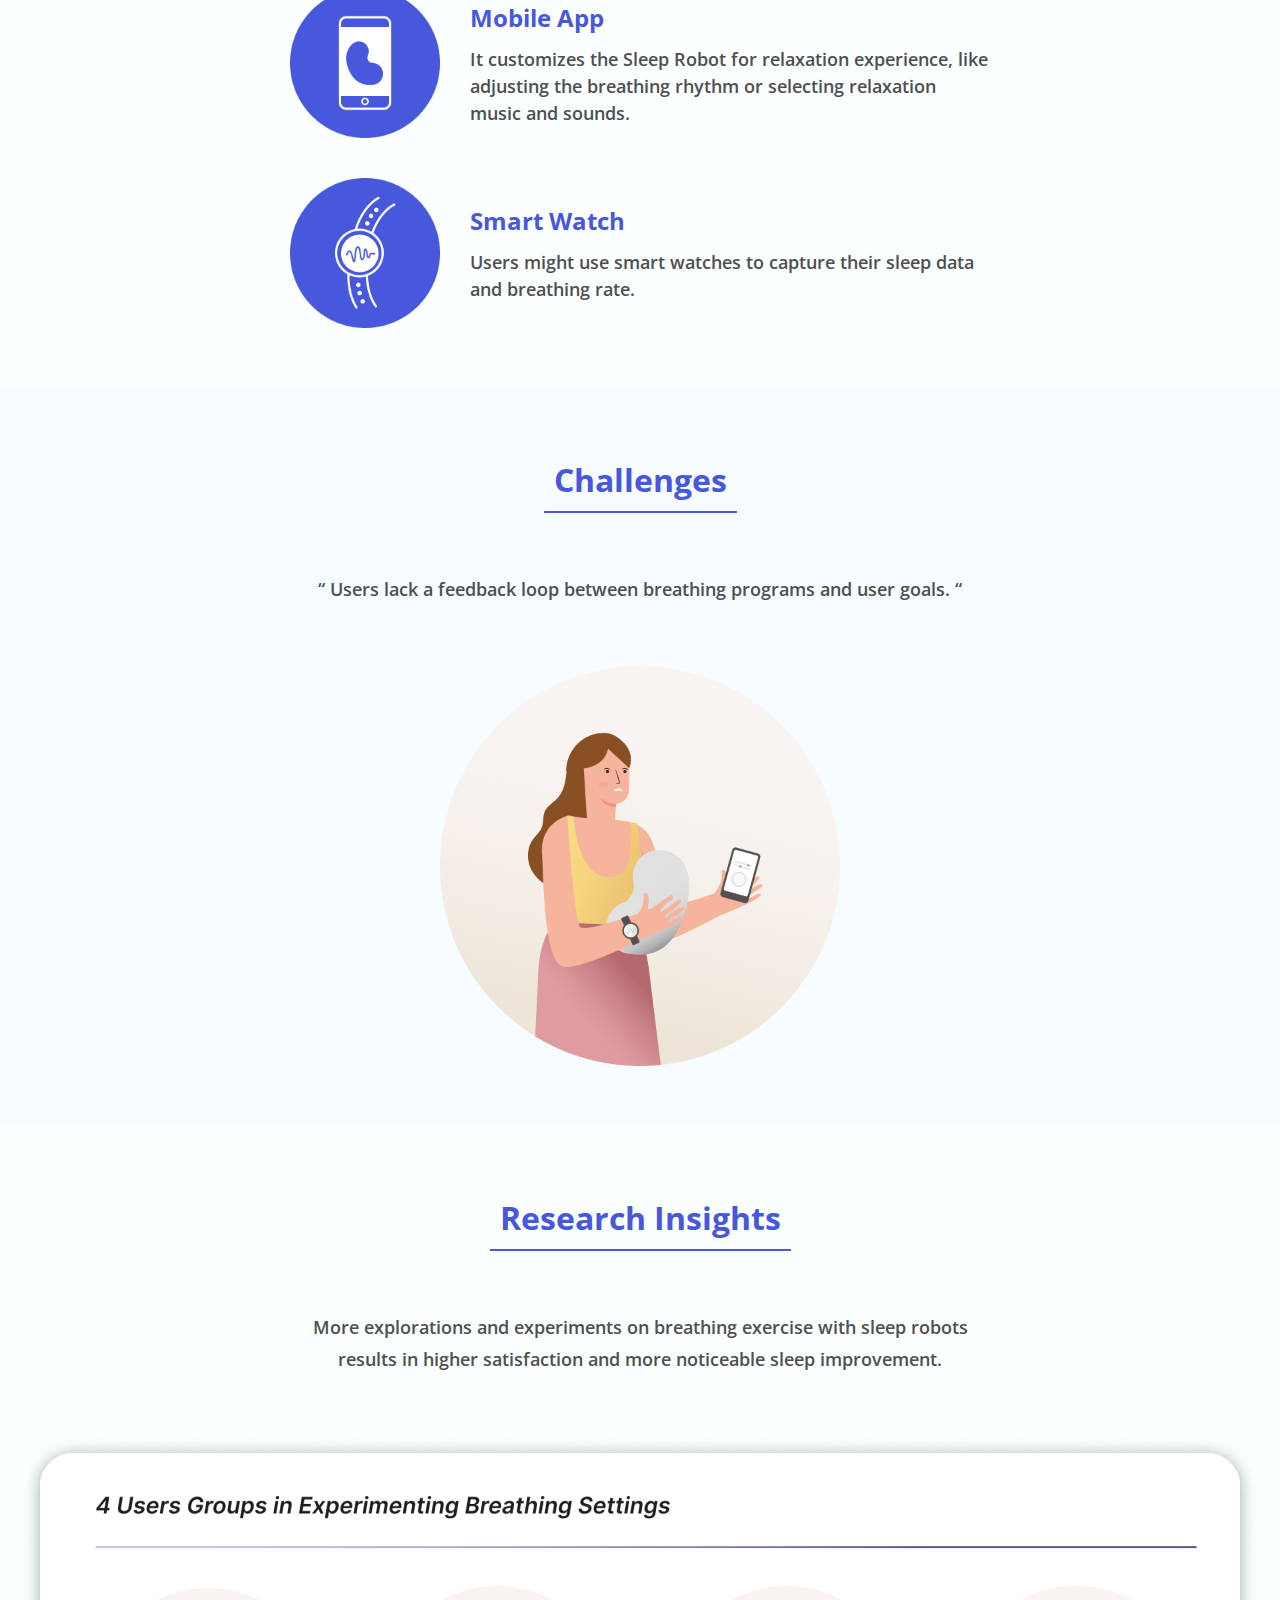
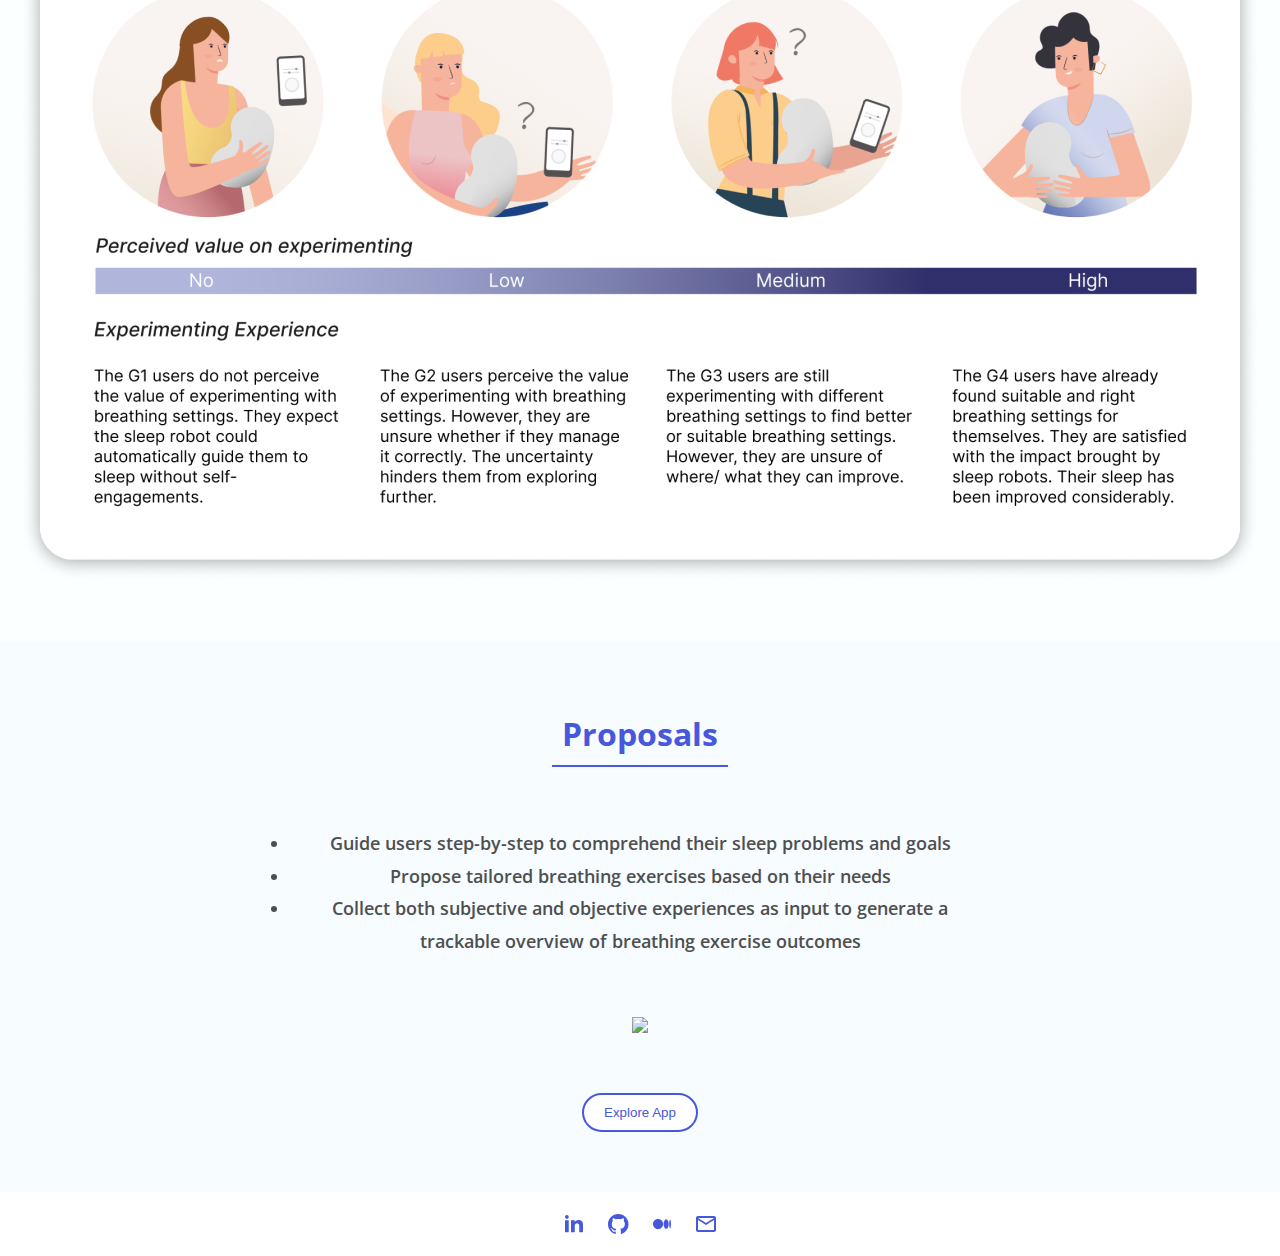
==== commit baf25808: "feat:/create footer component and use it in each page" ====
--- a/breathingApp.html
+++ b/breathingApp.html
@@ -10,31 +10,12 @@
     <link rel="stylesheet" href="button.css">
     <link rel="stylesheet" href="footer.css">
     <link rel="stylesheet" href="https://fonts.googleapis.com/css?family=Open+Sans">
+    <link rel="icon" type="image/png" sizes="32x32" href="src/ic_tab logo_32.png">
+    <link rel="icon" type="image/png" sizes="16x16" href="src/ic_tab logo_16.png">
     <title>Breathing Tunes</title>
   </head>
 
-  <body>
-    <!--navbar menu-->
-    <ul class="navbarMenu">
-      <a href="index.html" target="_self"><li>About Me</li></a>
-      <a href="work.html" target="_self"><li>Work</li></a>
-      <a href="igxPlatform.html" target="_self"><li>IGX Platform</li></a>
-      <a href="sciaEngineer.html" target="_self"><li>SCIA Engineer</li></a>
-      <a href="breathingApp.html" target="_self"><li class="ActivePage">Breathing App</li></a>
-    </ul>
-    <!--navbar component-->
-    <nav id="navbar" class="navbar">
-      <img class="website-logo" src="src/ic_website logo.svg" alt="website-logo"/>
-      <div class="navbarMenuIconDiv">
-          <a><img class="navbarCloseMenu" src="src/ic_close navbar menu.svg"/></a>
-          <a><img class="navbarOpenMenu" src="src/ic_navbar menu.svg"/></a> 
-      </div>
-      <ul class="navbarLabel"> 
-          <li><a href="index.html" >About Me</a></li>
-          <li><a href="work.html">Work</a></li>  
-      </ul>
-    </nav>
-
+  <body id="somnox">
     <div class="container">
       <!--Product Landing-->
       <section class="img-section">
@@ -119,14 +100,10 @@
       </section>
 
       <!--Footer-->
-      <section class="social-section">
-        <a href="https://www.linkedin.com/in/wen-ying-chang-b5539a165" target=”_blank”><img src="src/ic_social_linkdein.svg" alt="linkedin"/></a>
-        <a href="https://github.com/Wenying0808" target=”_blank”><img src="src/ic_social_github.svg" alt="github"/></a>
-        <a href="https://changwenyingnl.medium.com/" target=”_blank”> <img src="src/ic_social_medium.svg" alt="medium"/></a>
-        <a href="mailto:changwenyingnl@gmail.com" target=”_blank”><img src="src/ic_social_email.svg" alt="email"></a>
-
+      <div id="footer-placeholder"></div>
     </div>
     <script src="navbar.js"></script>
+    <script src="footer.js"></script>
   </body>
 
 
--- a/navbar.css
+++ b/navbar.css
@@ -1,5 +1,5 @@
 .navbar{
-    box-sizing:border-box;
+    box-sizing: border-box;
     display: flex;
     flex-direction: row;
     justify-content: space-between;
@@ -19,12 +19,12 @@
   
   }
   
-  .website-logo{
+  .website-logo {
     width:56px;
     height:56px;
   }
   
-  .navbarLabel{
+  .navbarLabel {
     list-style-type: none;
     margin:0 0 0 0;
     padding: 0;
@@ -36,8 +36,7 @@
     opacity: 1;
   }
   
-  
-  li a{
+  .navbarLabel li a {
   text-decoration:none;
   font-size: 20px;
   font-weight: 600;
@@ -47,72 +46,74 @@
   color: var(--main-black, #000000);
   }
   
-  li a:hover{
+  .navbarLabel li a:hover {
     color: var(--main-purple, #4758DC);
-    cursor:hand;
+    cursor: hand;
   }
 
   /* Website size color the active page differently*/
-  .ActivePage a{
+  .navbarLabel .ActivePage a{
     color: var(--main-purple, #4758DC);
-    cursor:pointer;
-    font-weight:800
+    cursor: pointer;
+    font-weight: 800;
   }
 
   /* Mobile size color the active page differently*/
-
-  .ActivePage{
+  .navbarMenu .ActivePage a {
     color: var(--main-purple, #4758DC);
-    cursor:pointer;
-    font-weight:800
+    cursor: pointer;
+    font-weight: 800;
   }
 
 
-  .navbarMenuIconDiv{
-    display:none;
+  .navbarMenuIconDiv {
+    display: none;
   }
 
-
-  .navbarMenu{
-    display:none;
+  .navbarMenu {
+    display: none;
   }
 
+  @media (max-width: 50rem) {
 
-  @media (max-width: 50rem){
-
-    .navbar{
+    .navbar {
       padding: 20px 20px;
+      border-bottom: 2px solid #4758DC;
     }
 
-    .navbarLabel{
-      display:none;
+    .navbarLabel {
+      display: none;
     }
 
-    li a{
+    .navbarLabel li a {
       font-size:16px;
     }
 
-    .navbarMenuIconDiv{
+    .navbarMenuIconDiv {
       display:flex;
     }
 
-    .navbarOpenMenu{
+    .navbarOpenMenu {
       cursor: pointer;
     }
 
+    .navbarCloseMenu{
+      display: none;
+      cursor: pointer;
+    }
 
-    .navbarCloseMenu{
-      display:none;
-    }
-  
-
-    .navbarMenu{
+    .navbarMenu {
       display: none;
     }
 
-    .navbarMenu a{
+    .navbarMenu li {
+      height: 56px;
       width: 100%;
-      height: 56px;
+    }
+
+    .navbarMenu li a {
+      display: flex;
+      width: 100%;
       padding: 16px 10px;
       justify-content: center;
       align-items: center;
@@ -135,8 +136,8 @@
   }
 
   /*JS file adds additional class to show the navmenu when click the openmenu icon*/
-  .navbarMenu.show-menu{
-    position:relative;
+  .navbarMenu.show-menu {
+    position: fixed;
     top: 96px;
     left: 0;
     display: flex;
@@ -146,6 +147,5 @@
     align-items: flex-start;
     flex-shrink: 0;
     background: rgba(0, 0, 0, 0.25);
-
   }
 
--- a/footer.css
+++ b/footer.css
@@ -1,22 +1,29 @@
-.social-section{
-    position:relative;
+.social-section {
+    position: relative;
     left:0;
     bottom:0;
-    width:100%;
+
+    width: 100%;
+    padding: 20px;
     display: flex;
     flex-direction: row;
     justify-content: center;
     align-items: center;
     gap: 20px;
   }
+
+  .social-section a{
+    width: 24px;
+    height: 24px;
+    cursor: hand;
+  }
   
-  .social-section img{
-    cursor:hand;
-    width:24px;
-    height:24px;
+  .social-section img {
+    width: 24px;
+    height: 24px;
   }
 
-  .social-section img:hover{
+  .social-section img:hover {
     transform: scale(1.5);
   }
 
